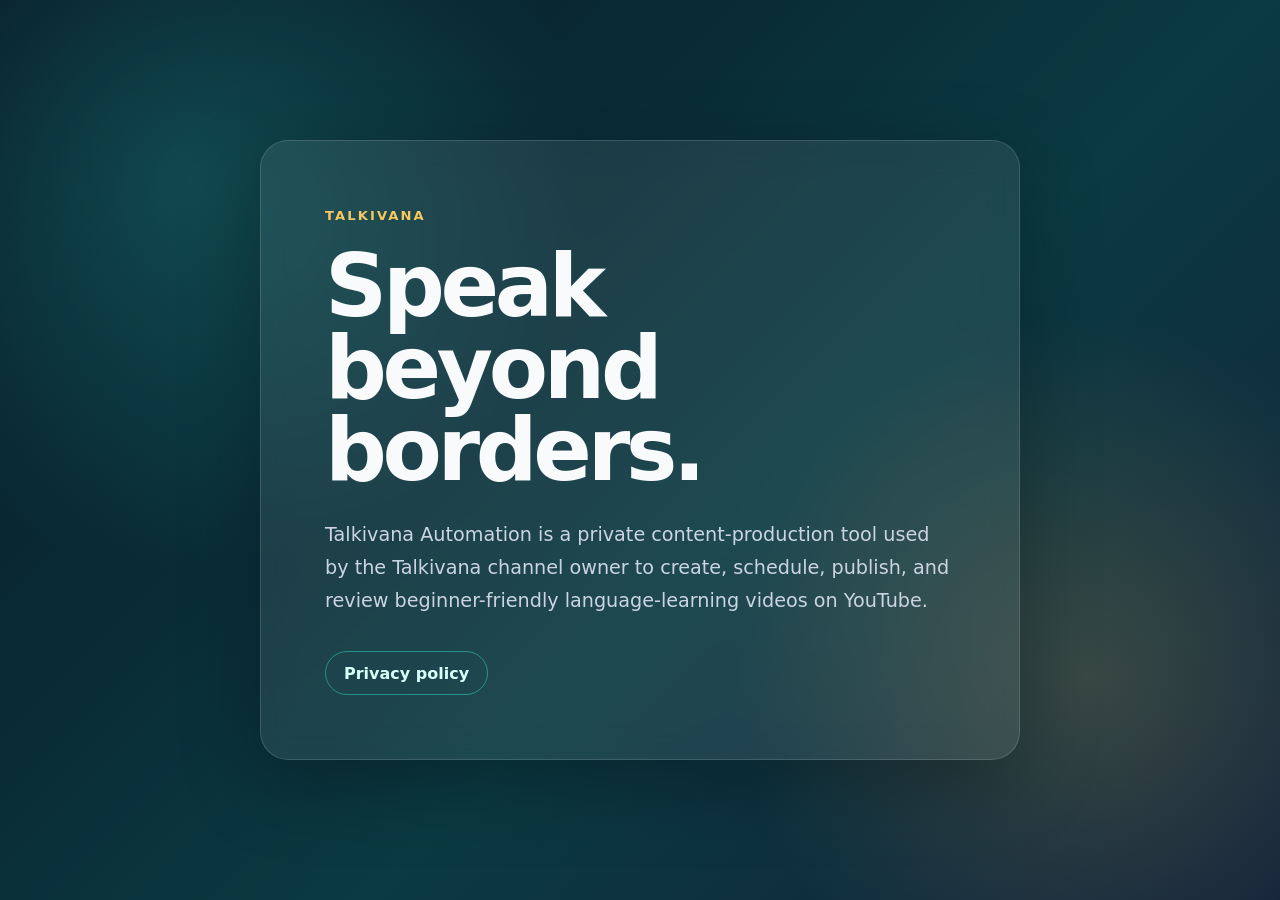
==== docs/index.html @ 5c349061 "Add OAuth homepage and privacy policy" ====
<!doctype html>
<html lang="en">
<head>
  <meta charset="utf-8">
  <meta name="viewport" content="width=device-width, initial-scale=1">
  <meta name="description" content="Talkivana Automation creates and manages beginner language-learning videos for the Talkivana YouTube channel.">
  <title>Talkivana Automation</title>
  <style>
    :root {
      color-scheme: dark;
      --ink: #f8fafc;
      --muted: #cbd5e1;
      --panel: rgba(255, 255, 255, 0.08);
      --teal: #2dd4bf;
      --gold: #f6c85f;
    }
    * { box-sizing: border-box; }
    body {
      margin: 0;
      min-height: 100vh;
      display: grid;
      place-items: center;
      padding: 32px;
      font-family: Inter, ui-sans-serif, system-ui, -apple-system, BlinkMacSystemFont, "Segoe UI", sans-serif;
      color: var(--ink);
      background:
        radial-gradient(circle at 15% 20%, rgba(45, 212, 191, 0.22), transparent 30%),
        radial-gradient(circle at 85% 75%, rgba(246, 200, 95, 0.18), transparent 28%),
        linear-gradient(135deg, #071827, #0b3a42 58%, #11213a);
    }
    main {
      width: min(760px, 100%);
      padding: clamp(32px, 6vw, 64px);
      border: 1px solid rgba(255, 255, 255, 0.14);
      border-radius: 28px;
      background: var(--panel);
      box-shadow: 0 24px 80px rgba(0, 0, 0, 0.28);
      backdrop-filter: blur(16px);
    }
    .eyebrow {
      margin: 0 0 18px;
      color: var(--gold);
      font-size: 0.82rem;
      font-weight: 800;
      letter-spacing: 0.16em;
      text-transform: uppercase;
    }
    h1 {
      margin: 0;
      font-size: clamp(2.5rem, 8vw, 5.4rem);
      line-height: 0.95;
      letter-spacing: -0.05em;
    }
    p {
      max-width: 60ch;
      margin: 28px 0 0;
      color: var(--muted);
      font-size: clamp(1rem, 2.4vw, 1.2rem);
      line-height: 1.7;
    }
    nav { margin-top: 34px; }
    a {
      display: inline-flex;
      align-items: center;
      min-height: 44px;
      padding: 11px 18px;
      border: 1px solid rgba(45, 212, 191, 0.55);
      border-radius: 999px;
      color: #d9fffa;
      font-weight: 750;
      text-decoration: none;
    }
    a:hover, a:focus-visible { background: rgba(45, 212, 191, 0.12); }
  </style>
</head>
<body>
  <main>
    <p class="eyebrow">Talkivana</p>
    <h1>Speak beyond borders.</h1>
    <p>
      Talkivana Automation is a private content-production tool used by the
      Talkivana channel owner to create, schedule, publish, and review
      beginner-friendly language-learning videos on YouTube.
    </p>
    <nav aria-label="Legal">
      <a href="privacy.html">Privacy policy</a>
    </nav>
  </main>
</body>
</html>
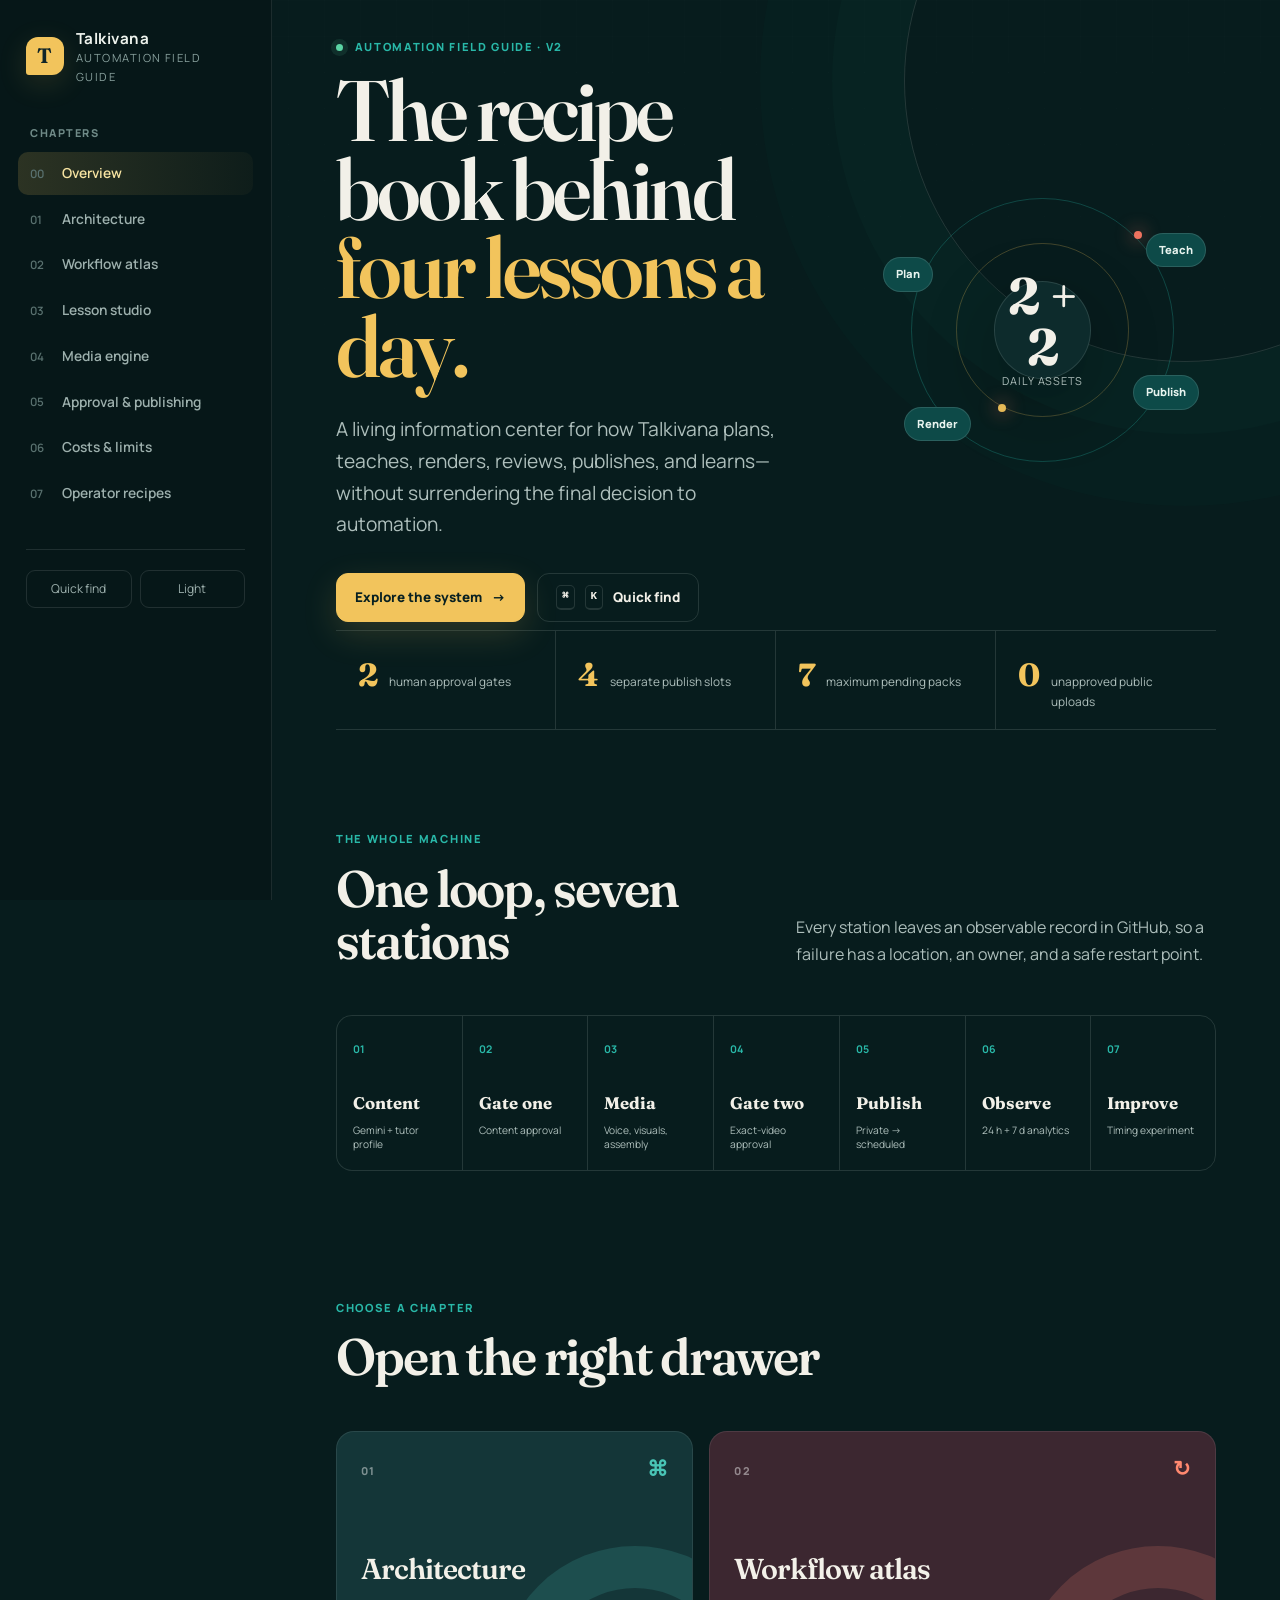
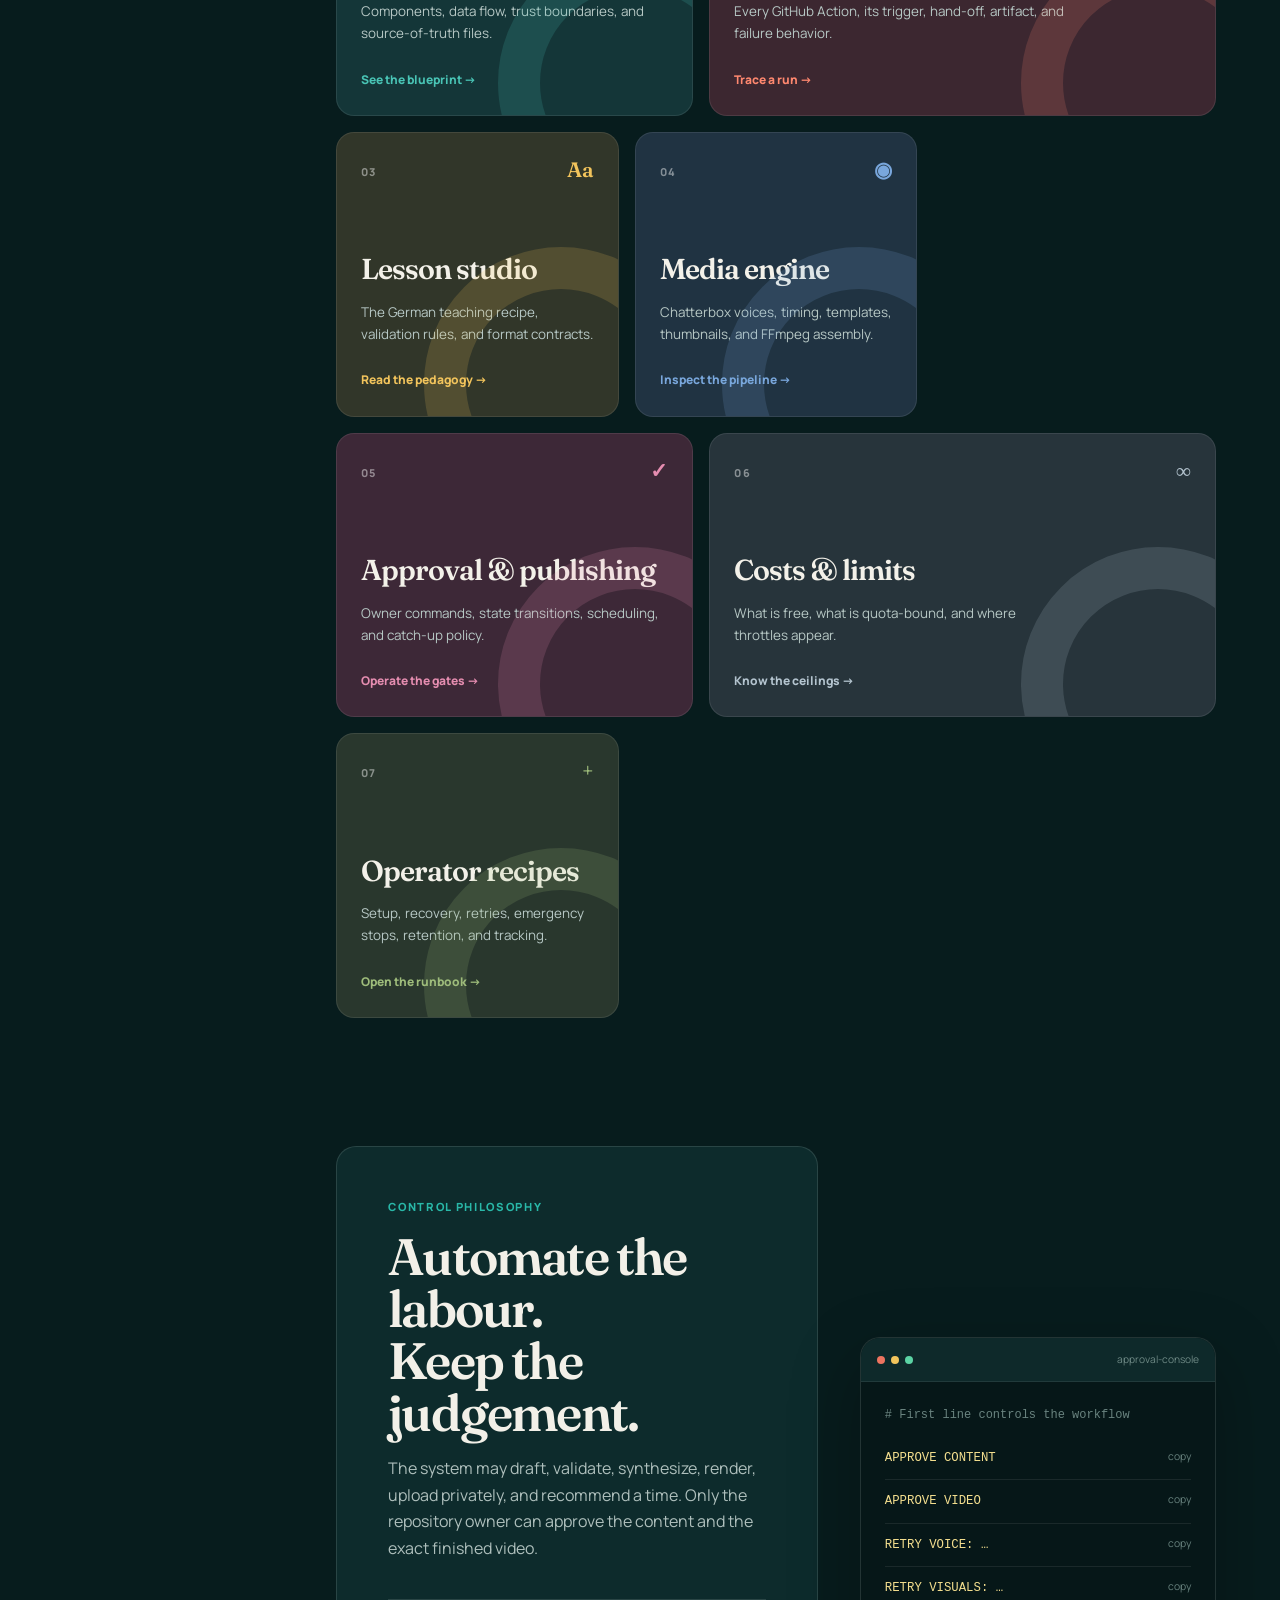
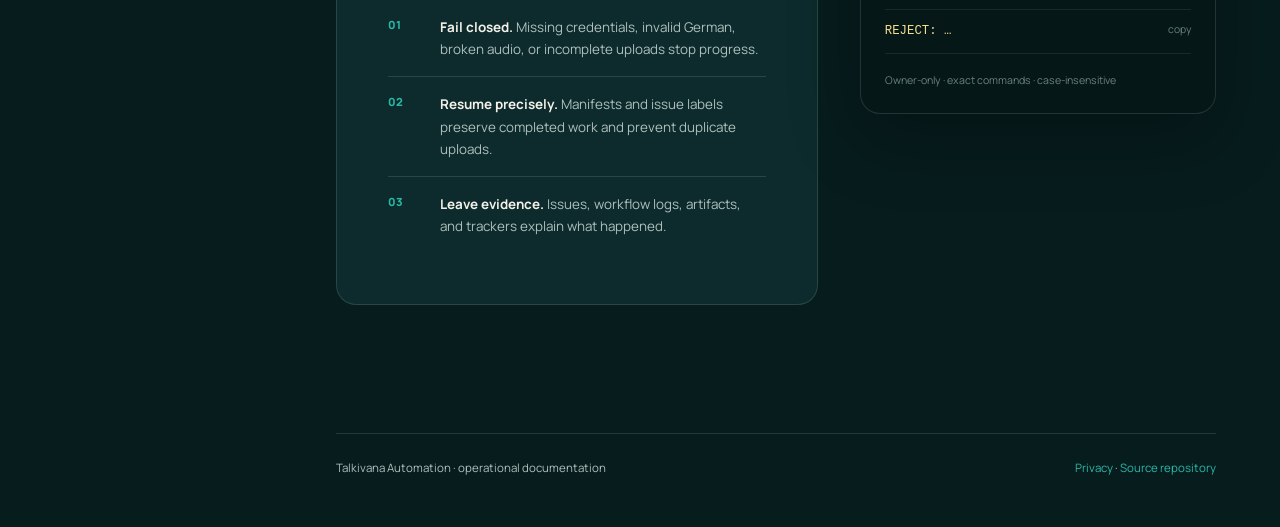
==== commit 77cb6524: "Add automation field guide and publishing slot matrix" ====
--- a/docs/index.html
+++ b/docs/index.html
@@ -1,90 +1,120 @@
 <!doctype html>
-<html lang="en">
+<html lang="en" data-theme="dark">
 <head>
   <meta charset="utf-8">
   <meta name="viewport" content="width=device-width, initial-scale=1">
-  <meta name="description" content="Talkivana Automation creates and manages beginner language-learning videos for the Talkivana YouTube channel.">
-  <title>Talkivana Automation</title>
-  <style>
-    :root {
-      color-scheme: dark;
-      --ink: #f8fafc;
-      --muted: #cbd5e1;
-      --panel: rgba(255, 255, 255, 0.08);
-      --teal: #2dd4bf;
-      --gold: #f6c85f;
-    }
-    * { box-sizing: border-box; }
-    body {
-      margin: 0;
-      min-height: 100vh;
-      display: grid;
-      place-items: center;
-      padding: 32px;
-      font-family: Inter, ui-sans-serif, system-ui, -apple-system, BlinkMacSystemFont, "Segoe UI", sans-serif;
-      color: var(--ink);
-      background:
-        radial-gradient(circle at 15% 20%, rgba(45, 212, 191, 0.22), transparent 30%),
-        radial-gradient(circle at 85% 75%, rgba(246, 200, 95, 0.18), transparent 28%),
-        linear-gradient(135deg, #071827, #0b3a42 58%, #11213a);
-    }
-    main {
-      width: min(760px, 100%);
-      padding: clamp(32px, 6vw, 64px);
-      border: 1px solid rgba(255, 255, 255, 0.14);
-      border-radius: 28px;
-      background: var(--panel);
-      box-shadow: 0 24px 80px rgba(0, 0, 0, 0.28);
-      backdrop-filter: blur(16px);
-    }
-    .eyebrow {
-      margin: 0 0 18px;
-      color: var(--gold);
-      font-size: 0.82rem;
-      font-weight: 800;
-      letter-spacing: 0.16em;
-      text-transform: uppercase;
-    }
-    h1 {
-      margin: 0;
-      font-size: clamp(2.5rem, 8vw, 5.4rem);
-      line-height: 0.95;
-      letter-spacing: -0.05em;
-    }
-    p {
-      max-width: 60ch;
-      margin: 28px 0 0;
-      color: var(--muted);
-      font-size: clamp(1rem, 2.4vw, 1.2rem);
-      line-height: 1.7;
-    }
-    nav { margin-top: 34px; }
-    a {
-      display: inline-flex;
-      align-items: center;
-      min-height: 44px;
-      padding: 11px 18px;
-      border: 1px solid rgba(45, 212, 191, 0.55);
-      border-radius: 999px;
-      color: #d9fffa;
-      font-weight: 750;
-      text-decoration: none;
-    }
-    a:hover, a:focus-visible { background: rgba(45, 212, 191, 0.12); }
-  </style>
+  <meta name="description" content="The technical handbook and operating center for the Talkivana language-video automation.">
+  <meta name="theme-color" content="#071c1d">
+  <meta property="og:type" content="website">
+  <meta property="og:title" content="Talkivana Automation · Field Guide">
+  <meta property="og:description" content="Architecture, workflows, guardrails, limits, and operator recipes for the Talkivana language-video automation.">
+  <meta property="og:url" content="https://indusvalley7.github.io/talkivana-automation/">
+  <meta property="og:image" content="https://indusvalley7.github.io/talkivana-automation/assets/og-field-guide.png">
+  <meta name="twitter:card" content="summary_large_image">
+  <title>Talkivana Automation · Field Guide</title>
+  <link rel="preconnect" href="https://fonts.googleapis.com">
+  <link rel="preconnect" href="https://fonts.gstatic.com" crossorigin>
+  <link href="https://fonts.googleapis.com/css2?family=Fraunces:opsz,wght@9..144,500;9..144,650&family=Manrope:wght@400;500;600;700;800&display=swap" rel="stylesheet">
+  <link rel="stylesheet" href="assets/styles.css">
+  <script src="assets/app.js" defer></script>
 </head>
-<body>
-  <main>
-    <p class="eyebrow">Talkivana</p>
-    <h1>Speak beyond borders.</h1>
-    <p>
-      Talkivana Automation is a private content-production tool used by the
-      Talkivana channel owner to create, schedule, publish, and review
-      beginner-friendly language-learning videos on YouTube.
-    </p>
-    <nav aria-label="Legal">
-      <a href="privacy.html">Privacy policy</a>
-    </nav>
-  </main>
+<body data-page="overview">
+  <a class="skip-link" href="#main">Skip to content</a>
+  <div class="site-shell">
+    <aside class="sidebar" aria-label="Documentation navigation"><div data-site-nav></div></aside>
+    <main id="main" class="main-canvas">
+      <header class="mobile-bar">
+        <a class="mini-brand" href="index.html"><span class="brand-mark">T</span> Talkivana</a>
+        <button class="icon-button" data-menu-toggle aria-label="Open navigation" aria-expanded="false">Menu</button>
+      </header>
+
+      <section class="hero hero-overview reveal">
+        <div class="hero-copy">
+          <p class="kicker"><span class="status-dot"></span> Automation field guide · v2</p>
+          <h1>The recipe book behind <em>four lessons a day.</em></h1>
+          <p class="lede">A living information center for how Talkivana plans, teaches, renders, reviews, publishes, and learns—without surrendering the final decision to automation.</p>
+          <div class="hero-actions">
+            <a class="button button-primary" href="architecture.html">Explore the system <span aria-hidden="true">→</span></a>
+            <button class="button button-quiet" data-command-open><kbd>⌘</kbd><kbd>K</kbd> Quick find</button>
+          </div>
+        </div>
+        <div class="hero-orbit" aria-label="System summary">
+          <div class="orbit-ring orbit-one"></div><div class="orbit-ring orbit-two"></div>
+          <div class="orbit-core"><strong>2 + 2</strong><span>daily assets</span></div>
+          <span class="orbit-chip chip-one">Plan</span><span class="orbit-chip chip-two">Teach</span>
+          <span class="orbit-chip chip-three">Render</span><span class="orbit-chip chip-four">Publish</span>
+        </div>
+      </section>
+
+      <section class="metric-ribbon reveal" aria-label="System guarantees">
+        <article><strong>2</strong><span>human approval gates</span></article>
+        <article><strong>4</strong><span>separate publish slots</span></article>
+        <article><strong>7</strong><span>maximum pending packs</span></article>
+        <article><strong>0</strong><span>unapproved public uploads</span></article>
+      </section>
+
+      <section class="section-block reveal" data-search-section>
+        <div class="section-heading">
+          <div><p class="eyebrow">The whole machine</p><h2>One loop, seven stations</h2></div>
+          <p>Every station leaves an observable record in GitHub, so a failure has a location, an owner, and a safe restart point.</p>
+        </div>
+        <div class="system-line" aria-label="Automation sequence">
+          <a class="system-node" href="content-studio.html"><span>01</span><strong>Content</strong><small>Gemini + tutor profile</small></a>
+          <a class="system-node" href="approvals.html"><span>02</span><strong>Gate one</strong><small>Content approval</small></a>
+          <a class="system-node" href="media-engine.html"><span>03</span><strong>Media</strong><small>Voice, visuals, assembly</small></a>
+          <a class="system-node" href="approvals.html"><span>04</span><strong>Gate two</strong><small>Exact-video approval</small></a>
+          <a class="system-node" href="workflows.html"><span>05</span><strong>Publish</strong><small>Private → scheduled</small></a>
+          <a class="system-node" href="operations.html"><span>06</span><strong>Observe</strong><small>24 h + 7 d analytics</small></a>
+          <a class="system-node" href="operations.html"><span>07</span><strong>Improve</strong><small>Timing experiment</small></a>
+        </div>
+      </section>
+
+      <section class="section-block reveal" data-search-section>
+        <div class="section-heading compact"><div><p class="eyebrow">Choose a chapter</p><h2>Open the right drawer</h2></div></div>
+        <div class="chapter-grid">
+          <a class="chapter-card tone-teal" href="architecture.html"><span class="chapter-number">01</span><span class="chapter-icon">⌘</span><h3>Architecture</h3><p>Components, data flow, trust boundaries, and source-of-truth files.</p><span class="card-link">See the blueprint →</span></a>
+          <a class="chapter-card tone-coral" href="workflows.html"><span class="chapter-number">02</span><span class="chapter-icon">↻</span><h3>Workflow atlas</h3><p>Every GitHub Action, its trigger, hand-off, artifact, and failure behavior.</p><span class="card-link">Trace a run →</span></a>
+          <a class="chapter-card tone-gold" href="content-studio.html"><span class="chapter-number">03</span><span class="chapter-icon">Aa</span><h3>Lesson studio</h3><p>The German teaching recipe, validation rules, and format contracts.</p><span class="card-link">Read the pedagogy →</span></a>
+          <a class="chapter-card tone-blue" href="media-engine.html"><span class="chapter-number">04</span><span class="chapter-icon">◉</span><h3>Media engine</h3><p>Chatterbox voices, timing, templates, thumbnails, and FFmpeg assembly.</p><span class="card-link">Inspect the pipeline →</span></a>
+          <a class="chapter-card tone-berry" href="approvals.html"><span class="chapter-number">05</span><span class="chapter-icon">✓</span><h3>Approval & publishing</h3><p>Owner commands, state transitions, scheduling, and catch-up policy.</p><span class="card-link">Operate the gates →</span></a>
+          <a class="chapter-card tone-slate" href="limits.html"><span class="chapter-number">06</span><span class="chapter-icon">∞</span><h3>Costs & limits</h3><p>What is free, what is quota-bound, and where throttles appear.</p><span class="card-link">Know the ceilings →</span></a>
+          <a class="chapter-card tone-moss" href="operations.html"><span class="chapter-number">07</span><span class="chapter-icon">+</span><h3>Operator recipes</h3><p>Setup, recovery, retries, emergency stops, retention, and tracking.</p><span class="card-link">Open the runbook →</span></a>
+        </div>
+      </section>
+
+      <section class="section-block two-column reveal" data-search-section>
+        <article class="feature-panel">
+          <p class="eyebrow">Control philosophy</p><h2>Automate the labour.<br>Keep the judgement.</h2>
+          <p>The system may draft, validate, synthesize, render, upload privately, and recommend a time. Only the repository owner can approve the content and the exact finished video.</p>
+          <div class="rule-stack">
+            <div><span>01</span><p><strong>Fail closed.</strong> Missing credentials, invalid German, broken audio, or incomplete uploads stop progress.</p></div>
+            <div><span>02</span><p><strong>Resume precisely.</strong> Manifests and issue labels preserve completed work and prevent duplicate uploads.</p></div>
+            <div><span>03</span><p><strong>Leave evidence.</strong> Issues, workflow logs, artifacts, and trackers explain what happened.</p></div>
+          </div>
+        </article>
+        <aside class="command-card">
+          <div class="terminal-top"><span></span><span></span><span></span><small>approval-console</small></div>
+          <div class="terminal-body">
+            <p class="comment"># First line controls the workflow</p>
+            <button class="copy-line" data-copy="APPROVE CONTENT"><code>APPROVE CONTENT</code><span>copy</span></button>
+            <button class="copy-line" data-copy="APPROVE VIDEO"><code>APPROVE VIDEO</code><span>copy</span></button>
+            <button class="copy-line" data-copy="RETRY VOICE: describe the correction"><code>RETRY VOICE: …</code><span>copy</span></button>
+            <button class="copy-line" data-copy="RETRY VISUALS: describe the correction"><code>RETRY VISUALS: …</code><span>copy</span></button>
+            <button class="copy-line" data-copy="REJECT: explain the reason"><code>REJECT: …</code><span>copy</span></button>
+            <p class="terminal-note">Owner-only · exact commands · case-insensitive</p>
+          </div>
+        </aside>
+      </section>
+
+      <footer data-site-footer></footer>
+    </main>
+  </div>
+  <div class="command-dialog" data-command-dialog hidden>
+    <div class="command-backdrop" data-command-close></div>
+    <div class="command-panel" role="dialog" aria-modal="true" aria-label="Quick navigation">
+      <div class="command-input-row"><span>⌕</span><input data-command-input type="search" placeholder="Find architecture, Chatterbox, retry…" autocomplete="off"><kbd>esc</kbd></div>
+      <div class="command-results" data-command-results></div>
+    </div>
+  </div>
 </body>
 </html>
--- a/docs/assets/styles.css
+++ b/docs/assets/styles.css
@@ -0,0 +1,31 @@
+:root {
+  --ink:#102528;--ink-soft:#496164;--paper:#f4f0e7;--paper-deep:#e9e2d4;--panel:#fffdf7;
+  --line:rgba(16,37,40,.14);--teal:#0d786f;--teal-bright:#29b8a8;--night:#071c1d;
+  --gold:#f2c45c;--coral:#ed735f;--blue:#4d78ae;--berry:#944766;--moss:#557557;
+  --shadow:0 24px 60px rgba(13,35,36,.12);--serif:"Fraunces","Iowan Old Style",Georgia,serif;
+  --sans:"Manrope","Avenir Next",sans-serif;
+}
+html[data-theme="dark"]{color-scheme:dark;--ink:#f2f0e8;--ink-soft:#aebfbc;--paper:#071c1d;--paper-deep:#0a2526;--panel:#0d2b2c;--line:rgba(232,241,235,.13);--shadow:0 24px 70px rgba(0,0,0,.28)}
+*{box-sizing:border-box}html{scroll-behavior:smooth}body{margin:0;min-width:320px;color:var(--ink);background:var(--paper);font-family:var(--sans);font-size:16px;line-height:1.65;text-rendering:optimizeLegibility}
+body::before{content:"";position:fixed;inset:0;z-index:-1;opacity:.45;background-image:linear-gradient(rgba(255,255,255,.018) 1px,transparent 1px),linear-gradient(90deg,rgba(255,255,255,.018) 1px,transparent 1px);background-size:36px 36px;mask-image:linear-gradient(to bottom,#000,transparent 70%)}
+a{color:inherit}button,input{font:inherit}button{color:inherit}.skip-link{position:fixed;top:-60px;left:16px;z-index:100;padding:10px 16px;color:#071c1d;background:var(--gold);border-radius:8px}.skip-link:focus{top:16px}.site-shell{min-height:100vh}
+.sidebar{position:fixed;inset:0 auto 0 0;z-index:20;width:272px;padding:26px 18px;color:#eef3ed;background:#061718;border-right:1px solid rgba(255,255,255,.09);overflow-y:auto}
+.site-brand{display:flex;align-items:center;gap:12px;margin:0 8px 38px;text-decoration:none}.brand-mark{display:inline-grid;place-items:center;width:38px;height:38px;color:#102528;background:var(--gold);border-radius:12px 12px 12px 3px;font-family:var(--serif);font-weight:650;font-size:1.3rem;box-shadow:0 8px 30px rgba(242,196,92,.14)}
+.site-brand strong{display:block;font-size:.95rem;letter-spacing:.03em}.site-brand small{display:block;margin-top:-2px;color:#88a09d;font-size:.7rem;text-transform:uppercase;letter-spacing:.13em}.nav-label{margin:0 12px 10px;color:#6f8a87;font-size:.68rem;font-weight:800;letter-spacing:.14em;text-transform:uppercase}.site-nav{display:grid;gap:3px}.site-nav a{display:flex;align-items:center;gap:10px;padding:10px 12px;color:#9db0ad;text-decoration:none;border-radius:10px;font-size:.86rem;font-weight:600;transition:.2s ease}.site-nav a span{width:22px;color:#59716f;font-size:.72rem}.site-nav a:hover{color:#fff;background:rgba(255,255,255,.055);transform:translateX(2px)}.site-nav a[aria-current="page"]{color:#f7e4a2;background:linear-gradient(90deg,rgba(242,196,92,.16),rgba(242,196,92,.035))}
+.sidebar-tools{display:flex;gap:8px;margin:34px 8px 0;padding-top:20px;border-top:1px solid rgba(255,255,255,.1)}.sidebar-tools button{flex:1;padding:8px;color:#9db0ad;background:transparent;border:1px solid rgba(255,255,255,.11);border-radius:9px;cursor:pointer;font-size:.76rem}.main-canvas{margin-left:272px;padding:30px clamp(24px,5vw,76px) 42px;overflow:hidden}.mobile-bar{display:none}
+.hero{position:relative;width:min(1260px,100%);margin:0 auto;min-height:600px;display:grid;grid-template-columns:minmax(0,1.15fr) minmax(340px,.85fr);align-items:center;gap:64px}.hero::before{content:"";position:absolute;width:560px;height:560px;right:-250px;top:-230px;border:1px solid var(--line);border-radius:50%;box-shadow:0 0 0 72px rgba(41,184,168,.025),0 0 0 144px rgba(41,184,168,.02)}
+.kicker,.eyebrow{margin:0 0 14px;color:var(--teal-bright);font-size:.7rem;font-weight:800;letter-spacing:.15em;text-transform:uppercase}.status-dot{display:inline-block;width:7px;height:7px;margin-right:8px;background:#5bd3a4;border-radius:50%;box-shadow:0 0 0 5px rgba(91,211,164,.11)}h1,h2,h3{font-family:var(--serif);font-weight:600;letter-spacing:-.035em}h1{max-width:880px;margin:0;font-size:clamp(3.3rem,6.7vw,7.7rem);line-height:.92}h1 em{color:var(--gold);font-style:normal}h2{margin:0;font-size:clamp(2rem,4vw,4.3rem);line-height:1.02}h3{font-size:1.45rem}.lede{max-width:680px;margin:28px 0 0;color:var(--ink-soft);font-size:clamp(1rem,1.5vw,1.22rem)}
+.hero-actions{display:flex;flex-wrap:wrap;gap:12px;margin-top:32px}.button{display:inline-flex;align-items:center;justify-content:center;gap:10px;min-height:48px;padding:11px 18px;border:1px solid var(--line);border-radius:12px;font-size:.84rem;font-weight:800;text-decoration:none;cursor:pointer}.button-primary{color:#082021;background:var(--gold);border-color:var(--gold);box-shadow:0 12px 35px rgba(242,196,92,.16)}.button-primary:hover{transform:translateY(-2px);box-shadow:0 16px 38px rgba(242,196,92,.24)}.button-quiet{background:transparent}kbd{padding:2px 5px;border:1px solid var(--line);border-bottom-width:2px;border-radius:5px;font-size:.68rem}
+.hero-orbit{position:relative;aspect-ratio:1;max-width:460px;width:100%;justify-self:end}.orbit-ring{position:absolute;inset:12%;border:1px solid rgba(41,184,168,.28);border-radius:50%}.orbit-ring::before{content:"";position:absolute;width:8px;height:8px;top:12%;right:12%;background:var(--coral);border-radius:50%;box-shadow:0 0 18px var(--coral)}.orbit-two{inset:25%;border-color:rgba(242,196,92,.25)}.orbit-two::before{top:auto;right:auto;bottom:2%;left:24%;background:var(--gold)}.orbit-core{position:absolute;inset:36%;display:grid;place-content:center;text-align:center;background:var(--panel);border:1px solid var(--line);border-radius:50%;box-shadow:var(--shadow)}.orbit-core strong{font-family:var(--serif);font-size:clamp(2rem,4vw,3.5rem);line-height:1}.orbit-core span{color:var(--ink-soft);font-size:.68rem;text-transform:uppercase;letter-spacing:.08em}.orbit-chip{position:absolute;padding:7px 12px;color:#e8f4ef;background:#0d4a48;border:1px solid rgba(255,255,255,.12);border-radius:999px;font-size:.7rem;font-weight:800}.chip-one{left:4%;top:29%}.chip-two{right:3%;top:22%}.chip-three{left:10%;bottom:18%}.chip-four{right:5%;bottom:27%}
+.metric-ribbon{width:min(1260px,100%);margin:0 auto 100px;display:grid;grid-template-columns:repeat(4,1fr);border-top:1px solid var(--line);border-bottom:1px solid var(--line)}.metric-ribbon article{display:flex;align-items:baseline;gap:11px;padding:18px 22px;border-right:1px solid var(--line)}.metric-ribbon article:last-child{border-right:0}.metric-ribbon strong{color:var(--gold);font-family:var(--serif);font-size:2rem}.metric-ribbon span{color:var(--ink-soft);font-size:.74rem}.section-block{width:min(1260px,100%);margin:0 auto 128px}.section-heading{display:grid;grid-template-columns:1fr minmax(280px,420px);align-items:end;gap:36px;margin-bottom:48px}.section-heading>p{margin:0;color:var(--ink-soft)}.section-heading.compact{grid-template-columns:1fr}
+.system-line{display:grid;grid-template-columns:repeat(7,1fr)}.system-node{position:relative;min-height:150px;padding:18px 16px;border:1px solid var(--line);border-right:0;text-decoration:none;transition:.2s ease}.system-node:first-child{border-radius:16px 0 0 16px}.system-node:last-child{border-right:1px solid var(--line);border-radius:0 16px 16px 0}.system-node:hover{z-index:2;color:#071c1d;background:var(--gold);transform:translateY(-7px);box-shadow:var(--shadow)}.system-node span{color:var(--teal-bright);font:700 .66rem var(--sans)}.system-node:hover span,.system-node:hover small{color:#173738}.system-node strong{display:block;margin-top:30px;font-family:var(--serif);font-size:1.05rem}.system-node small{display:block;margin-top:6px;color:var(--ink-soft);font-size:.64rem;line-height:1.35}
+.chapter-grid{display:grid;grid-template-columns:repeat(12,1fr);gap:16px}.chapter-card{position:relative;grid-column:span 4;min-height:270px;padding:24px;overflow:hidden;color:#f3f1e9;background:#143638;border:1px solid rgba(255,255,255,.09);border-radius:18px;text-decoration:none;transition:.24s ease}.chapter-card:nth-child(1),.chapter-card:nth-child(5){grid-column:span 5}.chapter-card:nth-child(2),.chapter-card:nth-child(6){grid-column:span 7}.chapter-card::after{content:"";position:absolute;width:190px;height:190px;right:-80px;bottom:-105px;border:42px solid var(--card-accent,#29b8a8);border-radius:50%;opacity:.17}.chapter-card:hover{transform:translateY(-6px);box-shadow:var(--shadow);border-color:var(--card-accent)}.chapter-number{color:rgba(255,255,255,.45);font-size:.68rem;font-weight:800;letter-spacing:.12em}.chapter-icon{float:right;color:var(--card-accent);font:600 1.3rem var(--serif)}.chapter-card h3{margin:62px 0 8px;font-size:1.8rem}.chapter-card p{max-width:42ch;margin:0 0 20px;color:#b7c8c5;font-size:.84rem}.card-link{color:var(--card-accent);font-size:.75rem;font-weight:800}.tone-teal{--card-accent:#49c4b5}.tone-coral{--card-accent:#ff886f;background:#3c2730}.tone-gold{--card-accent:#f2c45c;background:#313629}.tone-blue{--card-accent:#79a7dc;background:#203342}.tone-berry{--card-accent:#e58db0;background:#3d2837}.tone-slate{--card-accent:#b4c4cf;background:#27343b}.tone-moss{--card-accent:#9ebc7b;background:#29372d}
+.two-column{display:grid;grid-template-columns:1.15fr .85fr;gap:42px;align-items:stretch}.feature-panel,.command-card{border:1px solid var(--line);border-radius:20px}.feature-panel{padding:clamp(28px,4vw,54px);background:var(--panel)}.feature-panel>p:not(.eyebrow){color:var(--ink-soft)}.rule-stack{margin-top:38px}.rule-stack>div{display:grid;grid-template-columns:38px 1fr;gap:14px;padding:16px 0;border-top:1px solid var(--line)}.rule-stack span{color:var(--teal-bright);font-size:.7rem;font-weight:800}.rule-stack p{margin:0;color:var(--ink-soft);font-size:.84rem}.rule-stack strong{color:var(--ink)}
+.command-card{align-self:center;overflow:hidden;color:#dceae6;background:#061718;box-shadow:var(--shadow)}.terminal-top{display:flex;gap:6px;align-items:center;padding:13px 16px;background:#0e292a;border-bottom:1px solid rgba(255,255,255,.08)}.terminal-top span{width:8px;height:8px;border-radius:50%;background:#536b68}.terminal-top span:first-child{background:var(--coral)}.terminal-top span:nth-child(2){background:var(--gold)}.terminal-top span:nth-child(3){background:#5bd3a4}.terminal-top small{margin-left:auto;color:#6e8985;font-size:.64rem}.terminal-body{padding:24px}.comment{margin:0 0 13px;color:#69837f;font:.75rem/1.5 ui-monospace,monospace}.copy-line{width:100%;display:flex;justify-content:space-between;padding:11px 0;color:#dceae6;background:transparent;border:0;border-bottom:1px solid rgba(255,255,255,.08);cursor:pointer;text-align:left}.copy-line code{color:#f4df8f;font-size:.77rem}.copy-line span{color:#67817d;font-size:.65rem}.copy-line:hover span{color:var(--teal-bright)}.terminal-note{margin:18px 0 0;color:#69837f;font-size:.66rem}
+.page-footer{width:min(1260px,100%);margin:100px auto 0;padding:24px 0 8px;display:flex;justify-content:space-between;gap:22px;color:var(--ink-soft);border-top:1px solid var(--line);font-size:.72rem}.page-footer a{color:var(--teal-bright);text-decoration:none}.command-dialog[hidden]{display:none}.command-dialog{position:fixed;inset:0;z-index:80;display:grid;place-items:start center;padding-top:min(18vh,170px)}.command-backdrop{position:absolute;inset:0;background:rgba(0,12,13,.72);backdrop-filter:blur(8px)}.command-panel{position:relative;width:min(640px,calc(100% - 32px));overflow:hidden;color:#eaf1ed;background:#0b2526;border:1px solid rgba(255,255,255,.14);border-radius:16px;box-shadow:0 34px 90px rgba(0,0,0,.48)}.command-input-row{display:grid;grid-template-columns:auto 1fr auto;gap:12px;align-items:center;padding:16px;border-bottom:1px solid rgba(255,255,255,.1)}.command-input-row input{width:100%;color:#fff;background:transparent;border:0;outline:0}.command-input-row kbd{color:#78908d}.command-results{max-height:390px;padding:8px;overflow-y:auto}.command-result{display:grid;grid-template-columns:34px 1fr;padding:11px;border-radius:9px;text-decoration:none}.command-result:hover,.command-result:focus{background:rgba(255,255,255,.07)}.command-result>span:first-child{color:var(--gold)}.command-result strong{display:block;font-size:.84rem}.command-result small{color:#829995;font-size:.67rem}.reveal{opacity:0;transform:translateY(20px);transition:opacity .6s ease,transform .6s ease}.reveal.is-visible{opacity:1;transform:none}
+/* Shared inner-page components */
+.page-hero{width:min(1120px,100%);margin:0 auto;padding:110px 0 72px;border-bottom:1px solid var(--line)}.page-hero .chapter-tag{display:inline-flex;gap:10px;align-items:center;margin-bottom:18px;color:var(--teal-bright);font-size:.72rem;font-weight:800;letter-spacing:.12em;text-transform:uppercase}.page-hero h1{max-width:900px;font-size:clamp(3.2rem,7vw,7.2rem)}.page-hero .lede{max-width:760px}.content-wrap{width:min(1120px,100%);margin:0 auto}.content-section{padding:92px 0;border-bottom:1px solid var(--line)}.content-section:last-child{border-bottom:0}.content-intro{display:grid;grid-template-columns:minmax(0,.7fr) minmax(320px,1fr);gap:64px;margin-bottom:42px}.content-intro p{margin:0;color:var(--ink-soft)}.card-grid{display:grid;grid-template-columns:repeat(3,1fr);gap:16px}.info-card{padding:24px;background:var(--panel);border:1px solid var(--line);border-radius:16px}.info-card .number{color:var(--teal-bright);font-size:.68rem;font-weight:800;letter-spacing:.12em}.info-card h3{margin:30px 0 8px}.info-card p,.info-card li{color:var(--ink-soft);font-size:.82rem}.info-card ul{padding-left:18px}.flow-map{display:grid;grid-template-columns:repeat(5,1fr);gap:10px}.flow-step{position:relative;padding:20px 16px;min-height:140px;background:var(--panel);border:1px solid var(--line);border-radius:14px}.flow-step:not(:last-child)::after{content:"→";position:absolute;right:-10px;top:50%;z-index:2;color:var(--gold);transform:translate(50%,-50%)}.flow-step small{color:var(--teal-bright);font-size:.65rem;font-weight:800}.flow-step strong{display:block;margin:24px 0 6px;font-family:var(--serif)}.flow-step span{color:var(--ink-soft);font-size:.72rem}.data-table{width:100%;border-collapse:collapse;font-size:.8rem}.data-table th,.data-table td{padding:14px 12px;text-align:left;border-bottom:1px solid var(--line);vertical-align:top}.data-table th{color:var(--teal-bright);font-size:.65rem;letter-spacing:.08em;text-transform:uppercase}.data-table td{color:var(--ink-soft)}.data-table td:first-child{color:var(--ink);font-weight:700}.callout{padding:22px 24px;background:rgba(242,196,92,.08);border:1px solid rgba(242,196,92,.28);border-left:4px solid var(--gold);border-radius:12px}.callout strong{display:block;margin-bottom:4px}.callout p{margin:0;color:var(--ink-soft);font-size:.84rem}.pill{display:inline-flex;padding:4px 8px;border:1px solid var(--line);border-radius:999px;font-size:.65rem;font-weight:700}.pill.good{color:#6bd6ac;border-color:rgba(107,214,172,.35)}.pill.warn{color:var(--gold);border-color:rgba(242,196,92,.35)}.pill.stop{color:#ff8f7b;border-color:rgba(255,143,123,.35)}.recipe-list{display:grid;gap:12px}.recipe{background:var(--panel);border:1px solid var(--line);border-radius:14px;overflow:hidden}.recipe summary{display:flex;justify-content:space-between;gap:20px;padding:20px 22px;cursor:pointer;font-weight:800}.recipe summary::marker{display:none}.recipe summary span{color:var(--teal-bright)}.recipe-body{padding:0 22px 22px;color:var(--ink-soft);font-size:.84rem}.recipe-body ol,.recipe-body ul{padding-left:20px}.code-strip{padding:12px 16px;color:#f3dfa0;background:#061718;border:1px solid rgba(255,255,255,.08);border-radius:9px;font: .76rem/1.6 ui-monospace,monospace;overflow-x:auto}.split-panel{display:grid;grid-template-columns:1fr 1fr;gap:16px}.status-list{display:grid;gap:8px}.status-row{display:grid;grid-template-columns:130px 1fr;gap:16px;padding:13px 0;border-bottom:1px solid var(--line)}.status-row strong{font-size:.76rem}.status-row span{color:var(--ink-soft);font-size:.78rem}.timeline{position:relative;margin-left:11px;padding-left:34px;border-left:1px solid var(--line)}.timeline-item{position:relative;padding:0 0 30px}.timeline-item::before{content:"";position:absolute;left:-40px;top:7px;width:10px;height:10px;background:var(--paper);border:2px solid var(--teal-bright);border-radius:50%}.timeline-item h3{margin:0 0 5px}.timeline-item p{margin:0;color:var(--ink-soft);font-size:.82rem}
+@media(prefers-reduced-motion:reduce){*,*::before,*::after{scroll-behavior:auto!important;transition:none!important;animation:none!important}.reveal{opacity:1;transform:none}}
+@media(max-width:1100px){.sidebar{width:230px}.main-canvas{margin-left:230px;padding-inline:30px}.hero{grid-template-columns:1fr;padding-top:80px}.hero-orbit{display:none}.system-line{grid-template-columns:repeat(4,1fr);gap:10px}.system-node,.system-node:first-child,.system-node:last-child{border:1px solid var(--line);border-radius:12px}.chapter-card,.chapter-card:nth-child(n){grid-column:span 6}.two-column{grid-template-columns:1fr}.flow-map{grid-template-columns:repeat(3,1fr)}}
+@media(max-width:760px){.sidebar{transform:translateX(-100%);width:min(300px,88vw);transition:transform .25s ease;box-shadow:30px 0 80px rgba(0,0,0,.4)}.sidebar.is-open{transform:none}.main-canvas{margin-left:0;padding:0 18px 32px}.mobile-bar{position:sticky;top:0;z-index:15;display:flex;justify-content:space-between;align-items:center;margin-inline:-18px;padding:12px 18px;background:rgba(7,28,29,.9);border-bottom:1px solid rgba(255,255,255,.09);backdrop-filter:blur(12px)}.mini-brand{display:flex;align-items:center;gap:9px;color:#fff;font-weight:800;text-decoration:none}.mini-brand .brand-mark{width:28px;height:28px;border-radius:8px 8px 8px 2px;font-size:.92rem}.icon-button{padding:7px 10px;color:#dbe9e5;background:transparent;border:1px solid rgba(255,255,255,.15);border-radius:8px}.hero{min-height:auto;padding:100px 0 80px}.hero::before{display:none}.metric-ribbon{grid-template-columns:1fr 1fr;margin-bottom:80px}.metric-ribbon article:nth-child(2){border-right:0}.metric-ribbon article:nth-child(-n+2){border-bottom:1px solid var(--line)}.section-block{margin-bottom:88px}.section-heading,.content-intro{grid-template-columns:1fr;gap:18px;margin-bottom:30px}.system-line{grid-template-columns:1fr 1fr}.chapter-card,.chapter-card:nth-child(n){grid-column:1/-1;min-height:235px}.page-footer{flex-direction:column}.page-hero{padding:76px 0 55px}.content-section{padding:65px 0}.card-grid,.flow-map,.split-panel{grid-template-columns:1fr}.flow-step:not(:last-child)::after{content:"↓";right:50%;top:auto;bottom:-10px;transform:translate(50%,50%)}.data-table{display:block;overflow-x:auto}.status-row{grid-template-columns:1fr;gap:3px}}
+@media(max-width:460px){h1{font-size:3.25rem}.metric-ribbon{grid-template-columns:1fr}.metric-ribbon article{border-right:0;border-bottom:1px solid var(--line)}.system-line{grid-template-columns:1fr}.hero-actions{align-items:stretch;flex-direction:column}}
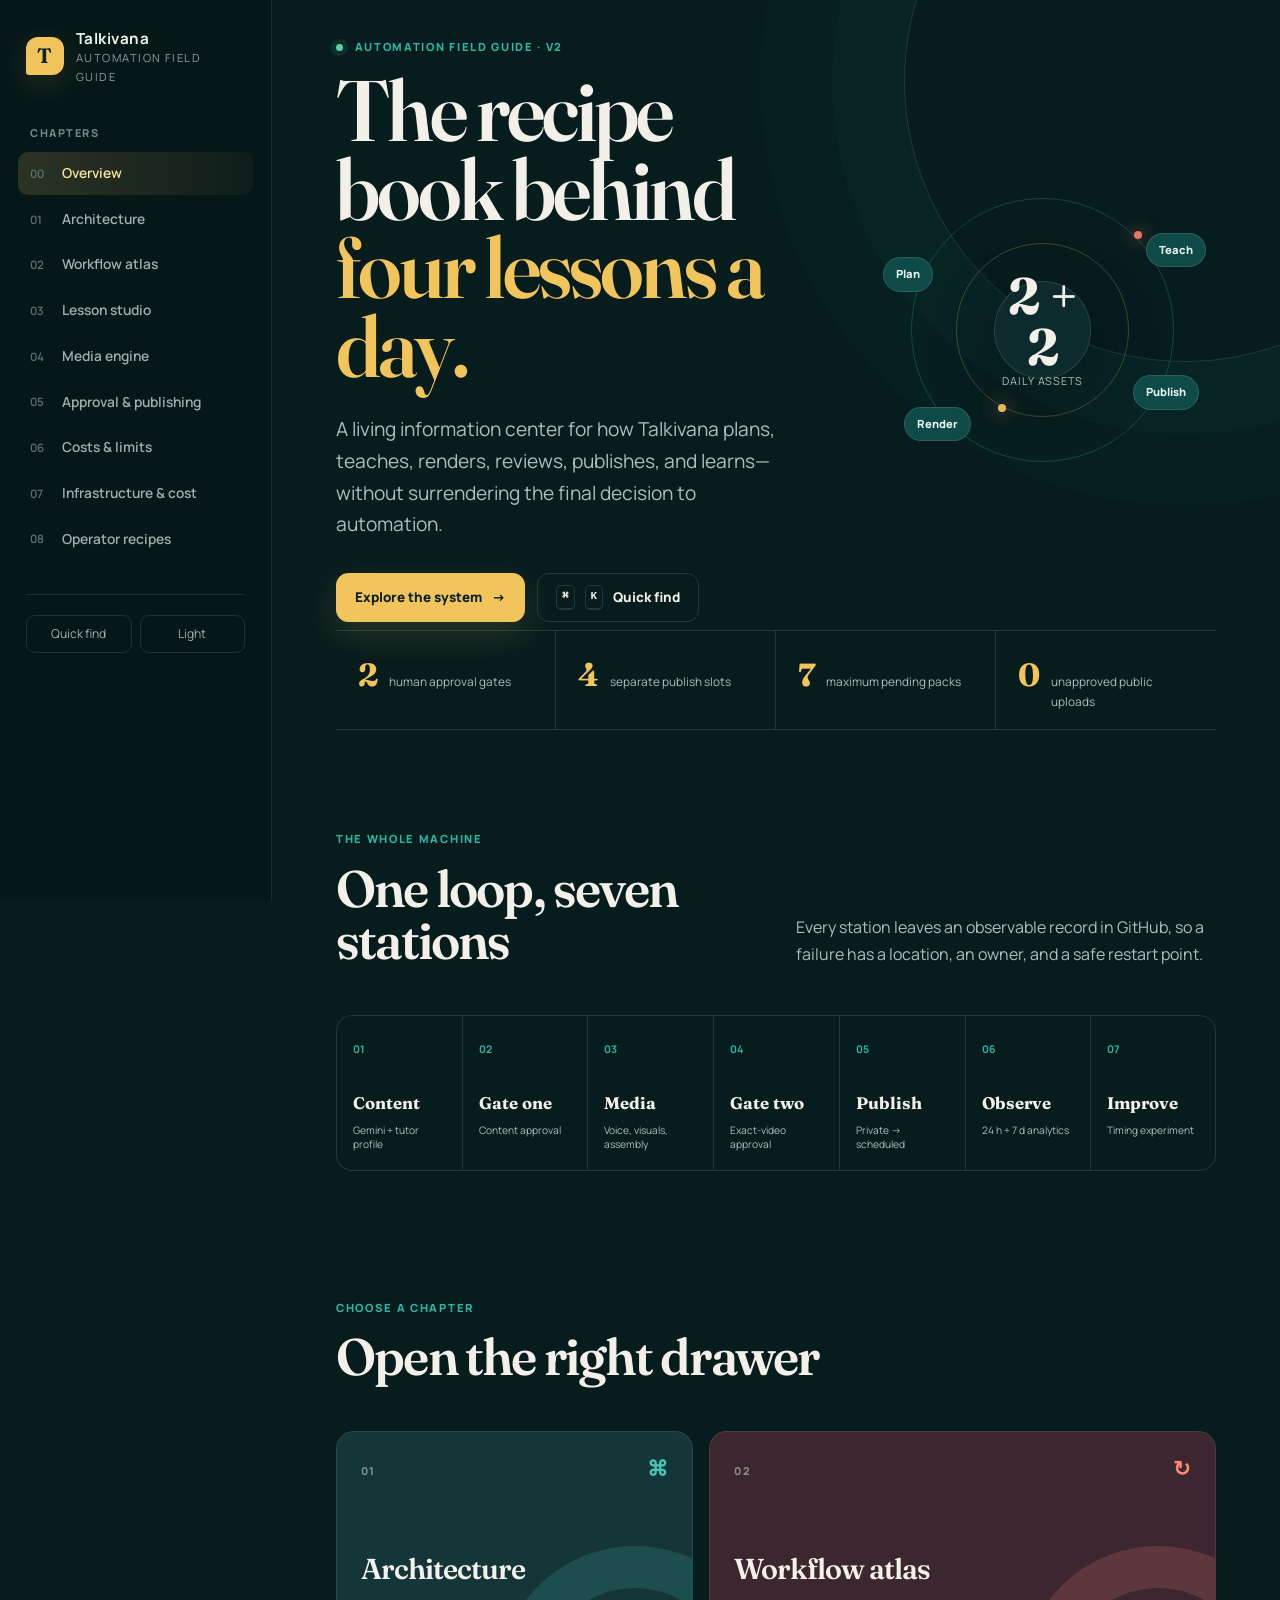
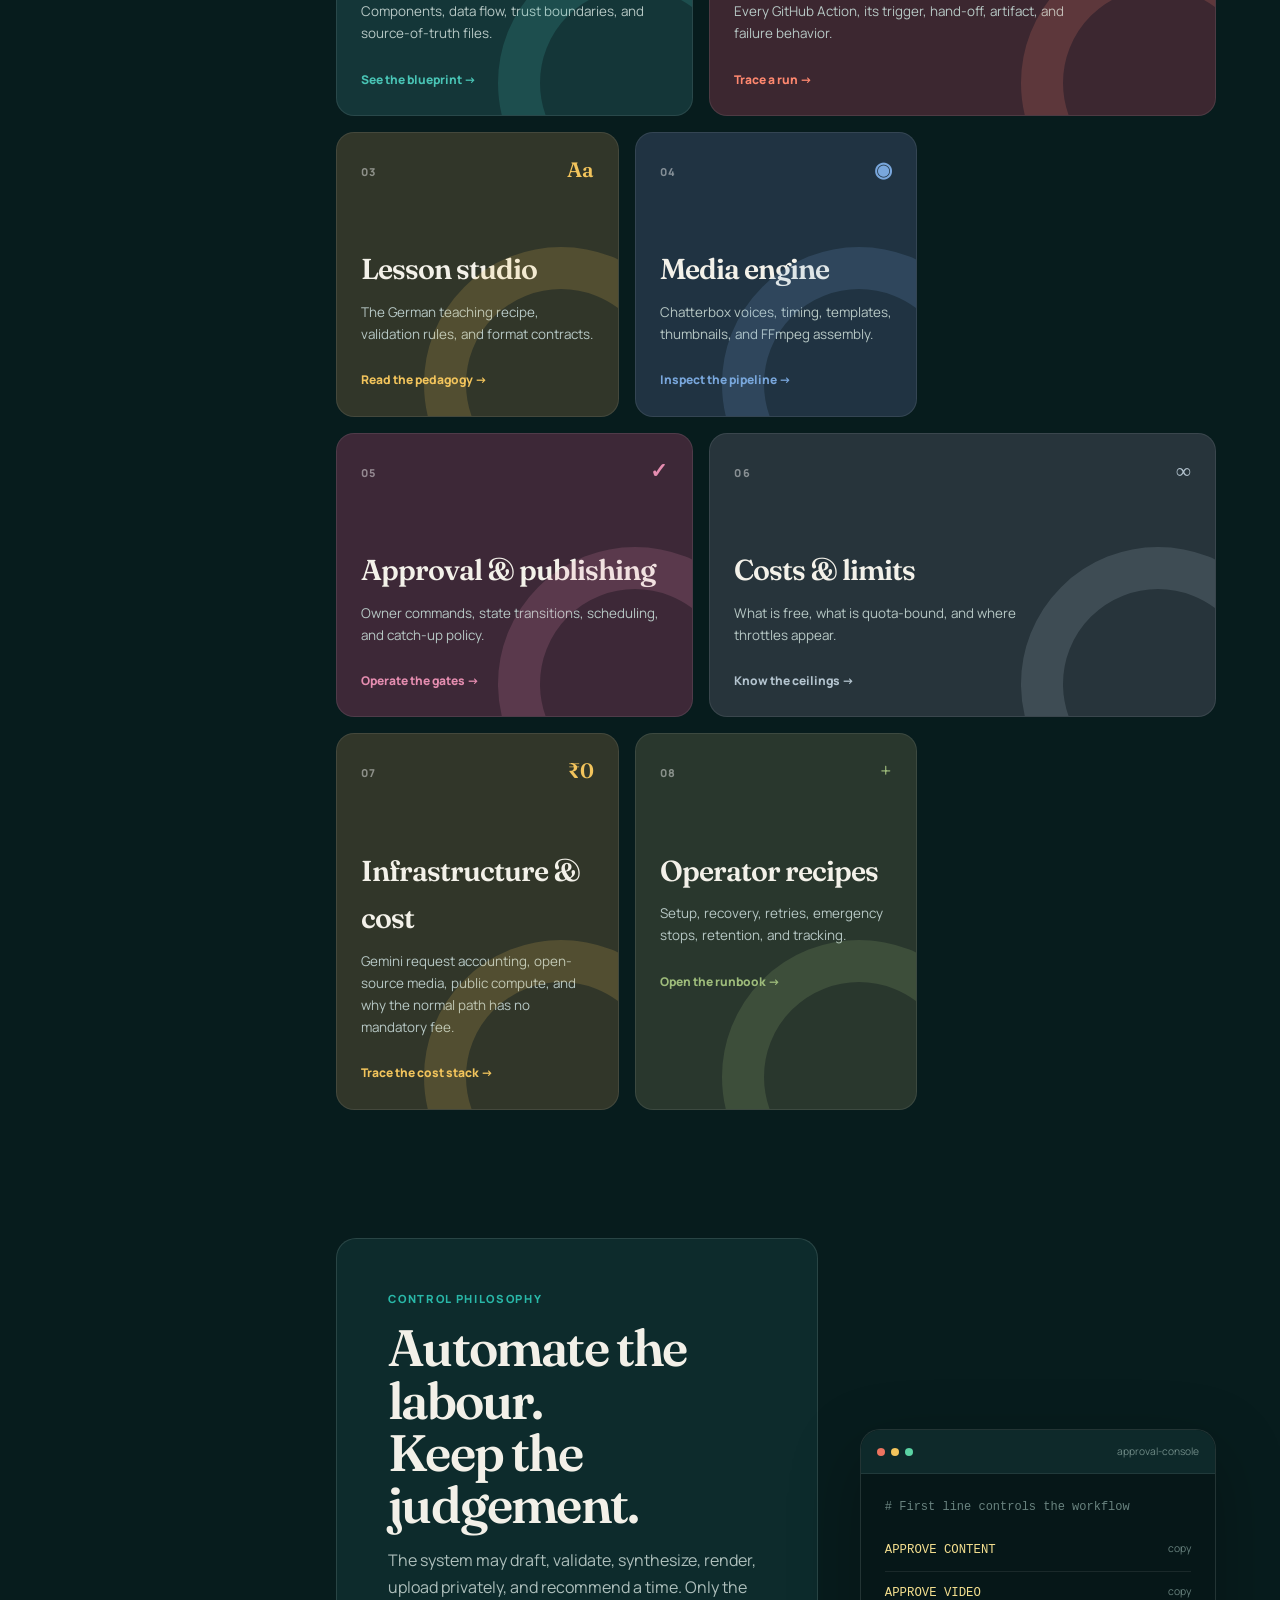
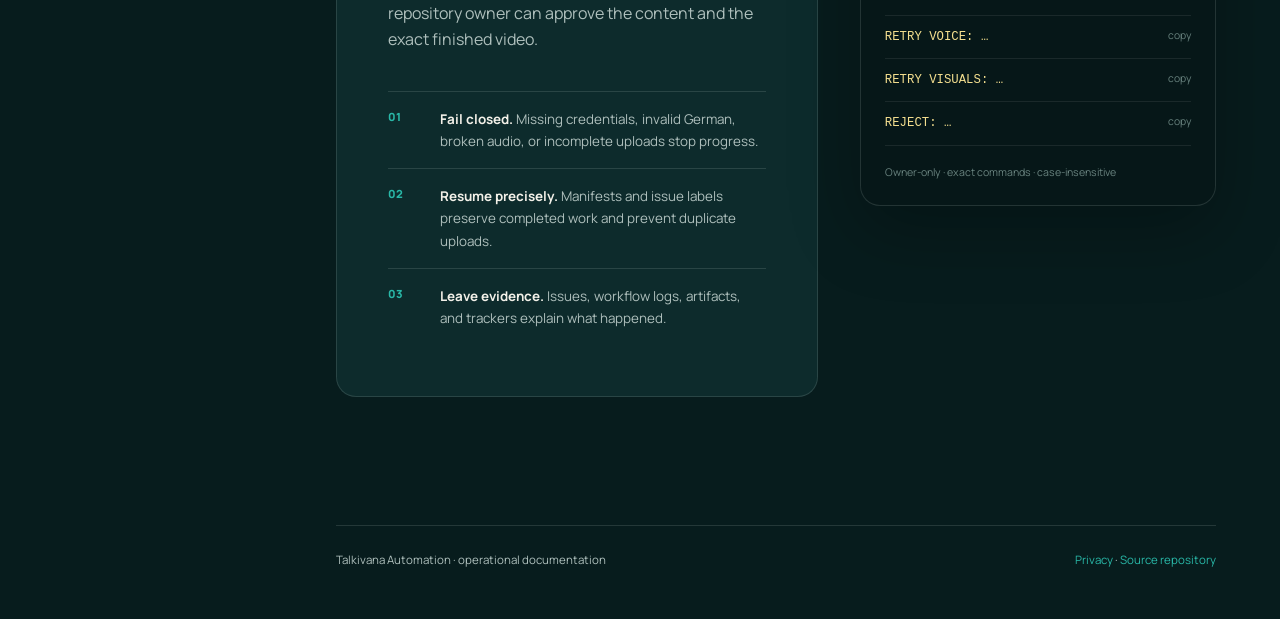
==== commit 6543d151: "Document Talkivana infrastructure and free-tier usage" ====
--- a/docs/index.html
+++ b/docs/index.html
@@ -78,7 +78,8 @@
           <a class="chapter-card tone-blue" href="media-engine.html"><span class="chapter-number">04</span><span class="chapter-icon">◉</span><h3>Media engine</h3><p>Chatterbox voices, timing, templates, thumbnails, and FFmpeg assembly.</p><span class="card-link">Inspect the pipeline →</span></a>
           <a class="chapter-card tone-berry" href="approvals.html"><span class="chapter-number">05</span><span class="chapter-icon">✓</span><h3>Approval & publishing</h3><p>Owner commands, state transitions, scheduling, and catch-up policy.</p><span class="card-link">Operate the gates →</span></a>
           <a class="chapter-card tone-slate" href="limits.html"><span class="chapter-number">06</span><span class="chapter-icon">∞</span><h3>Costs & limits</h3><p>What is free, what is quota-bound, and where throttles appear.</p><span class="card-link">Know the ceilings →</span></a>
-          <a class="chapter-card tone-moss" href="operations.html"><span class="chapter-number">07</span><span class="chapter-icon">+</span><h3>Operator recipes</h3><p>Setup, recovery, retries, emergency stops, retention, and tracking.</p><span class="card-link">Open the runbook →</span></a>
+          <a class="chapter-card tone-gold" href="infrastructure.html"><span class="chapter-number">07</span><span class="chapter-icon">₹0</span><h3>Infrastructure & cost</h3><p>Gemini request accounting, open-source media, public compute, and why the normal path has no mandatory fee.</p><span class="card-link">Trace the cost stack →</span></a>
+          <a class="chapter-card tone-moss" href="operations.html"><span class="chapter-number">08</span><span class="chapter-icon">+</span><h3>Operator recipes</h3><p>Setup, recovery, retries, emergency stops, retention, and tracking.</p><span class="card-link">Open the runbook →</span></a>
         </div>
       </section>
 
--- a/docs/assets/styles.css
+++ b/docs/assets/styles.css
@@ -25,7 +25,8 @@
 .page-footer{width:min(1260px,100%);margin:100px auto 0;padding:24px 0 8px;display:flex;justify-content:space-between;gap:22px;color:var(--ink-soft);border-top:1px solid var(--line);font-size:.72rem}.page-footer a{color:var(--teal-bright);text-decoration:none}.command-dialog[hidden]{display:none}.command-dialog{position:fixed;inset:0;z-index:80;display:grid;place-items:start center;padding-top:min(18vh,170px)}.command-backdrop{position:absolute;inset:0;background:rgba(0,12,13,.72);backdrop-filter:blur(8px)}.command-panel{position:relative;width:min(640px,calc(100% - 32px));overflow:hidden;color:#eaf1ed;background:#0b2526;border:1px solid rgba(255,255,255,.14);border-radius:16px;box-shadow:0 34px 90px rgba(0,0,0,.48)}.command-input-row{display:grid;grid-template-columns:auto 1fr auto;gap:12px;align-items:center;padding:16px;border-bottom:1px solid rgba(255,255,255,.1)}.command-input-row input{width:100%;color:#fff;background:transparent;border:0;outline:0}.command-input-row kbd{color:#78908d}.command-results{max-height:390px;padding:8px;overflow-y:auto}.command-result{display:grid;grid-template-columns:34px 1fr;padding:11px;border-radius:9px;text-decoration:none}.command-result:hover,.command-result:focus{background:rgba(255,255,255,.07)}.command-result>span:first-child{color:var(--gold)}.command-result strong{display:block;font-size:.84rem}.command-result small{color:#829995;font-size:.67rem}.reveal{opacity:0;transform:translateY(20px);transition:opacity .6s ease,transform .6s ease}.reveal.is-visible{opacity:1;transform:none}
 /* Shared inner-page components */
 .page-hero{width:min(1120px,100%);margin:0 auto;padding:110px 0 72px;border-bottom:1px solid var(--line)}.page-hero .chapter-tag{display:inline-flex;gap:10px;align-items:center;margin-bottom:18px;color:var(--teal-bright);font-size:.72rem;font-weight:800;letter-spacing:.12em;text-transform:uppercase}.page-hero h1{max-width:900px;font-size:clamp(3.2rem,7vw,7.2rem)}.page-hero .lede{max-width:760px}.content-wrap{width:min(1120px,100%);margin:0 auto}.content-section{padding:92px 0;border-bottom:1px solid var(--line)}.content-section:last-child{border-bottom:0}.content-intro{display:grid;grid-template-columns:minmax(0,.7fr) minmax(320px,1fr);gap:64px;margin-bottom:42px}.content-intro p{margin:0;color:var(--ink-soft)}.card-grid{display:grid;grid-template-columns:repeat(3,1fr);gap:16px}.info-card{padding:24px;background:var(--panel);border:1px solid var(--line);border-radius:16px}.info-card .number{color:var(--teal-bright);font-size:.68rem;font-weight:800;letter-spacing:.12em}.info-card h3{margin:30px 0 8px}.info-card p,.info-card li{color:var(--ink-soft);font-size:.82rem}.info-card ul{padding-left:18px}.flow-map{display:grid;grid-template-columns:repeat(5,1fr);gap:10px}.flow-step{position:relative;padding:20px 16px;min-height:140px;background:var(--panel);border:1px solid var(--line);border-radius:14px}.flow-step:not(:last-child)::after{content:"→";position:absolute;right:-10px;top:50%;z-index:2;color:var(--gold);transform:translate(50%,-50%)}.flow-step small{color:var(--teal-bright);font-size:.65rem;font-weight:800}.flow-step strong{display:block;margin:24px 0 6px;font-family:var(--serif)}.flow-step span{color:var(--ink-soft);font-size:.72rem}.data-table{width:100%;border-collapse:collapse;font-size:.8rem}.data-table th,.data-table td{padding:14px 12px;text-align:left;border-bottom:1px solid var(--line);vertical-align:top}.data-table th{color:var(--teal-bright);font-size:.65rem;letter-spacing:.08em;text-transform:uppercase}.data-table td{color:var(--ink-soft)}.data-table td:first-child{color:var(--ink);font-weight:700}.callout{padding:22px 24px;background:rgba(242,196,92,.08);border:1px solid rgba(242,196,92,.28);border-left:4px solid var(--gold);border-radius:12px}.callout strong{display:block;margin-bottom:4px}.callout p{margin:0;color:var(--ink-soft);font-size:.84rem}.pill{display:inline-flex;padding:4px 8px;border:1px solid var(--line);border-radius:999px;font-size:.65rem;font-weight:700}.pill.good{color:#6bd6ac;border-color:rgba(107,214,172,.35)}.pill.warn{color:var(--gold);border-color:rgba(242,196,92,.35)}.pill.stop{color:#ff8f7b;border-color:rgba(255,143,123,.35)}.recipe-list{display:grid;gap:12px}.recipe{background:var(--panel);border:1px solid var(--line);border-radius:14px;overflow:hidden}.recipe summary{display:flex;justify-content:space-between;gap:20px;padding:20px 22px;cursor:pointer;font-weight:800}.recipe summary::marker{display:none}.recipe summary span{color:var(--teal-bright)}.recipe-body{padding:0 22px 22px;color:var(--ink-soft);font-size:.84rem}.recipe-body ol,.recipe-body ul{padding-left:20px}.code-strip{padding:12px 16px;color:#f3dfa0;background:#061718;border:1px solid rgba(255,255,255,.08);border-radius:9px;font: .76rem/1.6 ui-monospace,monospace;overflow-x:auto}.split-panel{display:grid;grid-template-columns:1fr 1fr;gap:16px}.status-list{display:grid;gap:8px}.status-row{display:grid;grid-template-columns:130px 1fr;gap:16px;padding:13px 0;border-bottom:1px solid var(--line)}.status-row strong{font-size:.76rem}.status-row span{color:var(--ink-soft);font-size:.78rem}.timeline{position:relative;margin-left:11px;padding-left:34px;border-left:1px solid var(--line)}.timeline-item{position:relative;padding:0 0 30px}.timeline-item::before{content:"";position:absolute;left:-40px;top:7px;width:10px;height:10px;background:var(--paper);border:2px solid var(--teal-bright);border-radius:50%}.timeline-item h3{margin:0 0 5px}.timeline-item p{margin:0;color:var(--ink-soft);font-size:.82rem}
+.cost-ledger{display:grid;grid-template-columns:repeat(4,1fr);overflow:hidden;border:1px solid var(--line);border-radius:18px;background:linear-gradient(135deg,rgba(41,184,168,.08),rgba(242,196,92,.04))}.cost-ledger article{min-height:180px;padding:24px;border-right:1px solid var(--line)}.cost-ledger article:last-child{border-right:0}.cost-ledger span{display:block;color:var(--teal-bright);font-size:.64rem;font-weight:800;letter-spacing:.1em}.cost-ledger strong{display:block;margin:26px 0 8px;color:var(--gold);font:650 clamp(2.5rem,5vw,4.8rem)/.85 var(--serif)}.cost-ledger small{display:block;color:var(--ink-soft);font-size:.7rem;line-height:1.45}.infrastructure-map{display:grid;grid-template-columns:repeat(10,1fr);gap:12px}.infra-node{position:relative;grid-column:span 2;min-height:310px;padding:24px;background:var(--panel);border:1px solid var(--line);border-radius:16px;overflow:hidden}.infra-node::after{content:"";position:absolute;inset:auto -45px -70px auto;width:140px;height:140px;border:28px solid rgba(41,184,168,.12);border-radius:50%}.infra-node:nth-child(even)::after{border-color:rgba(242,196,92,.12)}.infra-node>span{color:var(--teal-bright);font-size:.64rem;font-weight:800;letter-spacing:.1em}.infra-node h3{margin:54px 0 10px}.infra-node p{color:var(--ink-soft);font-size:.8rem}.infra-node small{position:absolute;left:24px;right:24px;bottom:22px;color:var(--gold);font-size:.67rem;line-height:1.45}.infra-node code{font-size:.65rem}
 @media(prefers-reduced-motion:reduce){*,*::before,*::after{scroll-behavior:auto!important;transition:none!important;animation:none!important}.reveal{opacity:1;transform:none}}
-@media(max-width:1100px){.sidebar{width:230px}.main-canvas{margin-left:230px;padding-inline:30px}.hero{grid-template-columns:1fr;padding-top:80px}.hero-orbit{display:none}.system-line{grid-template-columns:repeat(4,1fr);gap:10px}.system-node,.system-node:first-child,.system-node:last-child{border:1px solid var(--line);border-radius:12px}.chapter-card,.chapter-card:nth-child(n){grid-column:span 6}.two-column{grid-template-columns:1fr}.flow-map{grid-template-columns:repeat(3,1fr)}}
-@media(max-width:760px){.sidebar{transform:translateX(-100%);width:min(300px,88vw);transition:transform .25s ease;box-shadow:30px 0 80px rgba(0,0,0,.4)}.sidebar.is-open{transform:none}.main-canvas{margin-left:0;padding:0 18px 32px}.mobile-bar{position:sticky;top:0;z-index:15;display:flex;justify-content:space-between;align-items:center;margin-inline:-18px;padding:12px 18px;background:rgba(7,28,29,.9);border-bottom:1px solid rgba(255,255,255,.09);backdrop-filter:blur(12px)}.mini-brand{display:flex;align-items:center;gap:9px;color:#fff;font-weight:800;text-decoration:none}.mini-brand .brand-mark{width:28px;height:28px;border-radius:8px 8px 8px 2px;font-size:.92rem}.icon-button{padding:7px 10px;color:#dbe9e5;background:transparent;border:1px solid rgba(255,255,255,.15);border-radius:8px}.hero{min-height:auto;padding:100px 0 80px}.hero::before{display:none}.metric-ribbon{grid-template-columns:1fr 1fr;margin-bottom:80px}.metric-ribbon article:nth-child(2){border-right:0}.metric-ribbon article:nth-child(-n+2){border-bottom:1px solid var(--line)}.section-block{margin-bottom:88px}.section-heading,.content-intro{grid-template-columns:1fr;gap:18px;margin-bottom:30px}.system-line{grid-template-columns:1fr 1fr}.chapter-card,.chapter-card:nth-child(n){grid-column:1/-1;min-height:235px}.page-footer{flex-direction:column}.page-hero{padding:76px 0 55px}.content-section{padding:65px 0}.card-grid,.flow-map,.split-panel{grid-template-columns:1fr}.flow-step:not(:last-child)::after{content:"↓";right:50%;top:auto;bottom:-10px;transform:translate(50%,50%)}.data-table{display:block;overflow-x:auto}.status-row{grid-template-columns:1fr;gap:3px}}
+@media(max-width:1100px){.sidebar{width:230px}.main-canvas{margin-left:230px;padding-inline:30px}.hero{grid-template-columns:1fr;padding-top:80px}.hero-orbit{display:none}.system-line{grid-template-columns:repeat(4,1fr);gap:10px}.system-node,.system-node:first-child,.system-node:last-child{border:1px solid var(--line);border-radius:12px}.chapter-card,.chapter-card:nth-child(n){grid-column:span 6}.two-column{grid-template-columns:1fr}.flow-map{grid-template-columns:repeat(3,1fr)}.cost-ledger{grid-template-columns:1fr 1fr}.cost-ledger article:nth-child(2){border-right:0}.cost-ledger article:nth-child(-n+2){border-bottom:1px solid var(--line)}.infra-node{grid-column:span 5}}
+@media(max-width:760px){.sidebar{transform:translateX(-100%);width:min(300px,88vw);transition:transform .25s ease;box-shadow:30px 0 80px rgba(0,0,0,.4)}.sidebar.is-open{transform:none}.main-canvas{margin-left:0;padding:0 18px 32px}.mobile-bar{position:sticky;top:0;z-index:15;display:flex;justify-content:space-between;align-items:center;margin-inline:-18px;padding:12px 18px;background:rgba(7,28,29,.9);border-bottom:1px solid rgba(255,255,255,.09);backdrop-filter:blur(12px)}.mini-brand{display:flex;align-items:center;gap:9px;color:#fff;font-weight:800;text-decoration:none}.mini-brand .brand-mark{width:28px;height:28px;border-radius:8px 8px 8px 2px;font-size:.92rem}.icon-button{padding:7px 10px;color:#dbe9e5;background:transparent;border:1px solid rgba(255,255,255,.15);border-radius:8px}.hero{min-height:auto;padding:100px 0 80px}.hero::before{display:none}.metric-ribbon{grid-template-columns:1fr 1fr;margin-bottom:80px}.metric-ribbon article:nth-child(2){border-right:0}.metric-ribbon article:nth-child(-n+2){border-bottom:1px solid var(--line)}.section-block{margin-bottom:88px}.section-heading,.content-intro{grid-template-columns:1fr;gap:18px;margin-bottom:30px}.system-line{grid-template-columns:1fr 1fr}.chapter-card,.chapter-card:nth-child(n){grid-column:1/-1;min-height:235px}.page-footer{flex-direction:column}.page-hero{padding:76px 0 55px}.content-section{padding:65px 0}.card-grid,.flow-map,.split-panel{grid-template-columns:1fr}.flow-step:not(:last-child)::after{content:"↓";right:50%;top:auto;bottom:-10px;transform:translate(50%,50%)}.data-table{display:block;overflow-x:auto}.status-row{grid-template-columns:1fr;gap:3px}.cost-ledger{grid-template-columns:1fr}.cost-ledger article,.cost-ledger article:nth-child(n){border-right:0;border-bottom:1px solid var(--line)}.cost-ledger article:last-child{border-bottom:0}.infrastructure-map{grid-template-columns:1fr}.infra-node{grid-column:1/-1;min-height:270px}}
 @media(max-width:460px){h1{font-size:3.25rem}.metric-ribbon{grid-template-columns:1fr}.metric-ribbon article{border-right:0;border-bottom:1px solid var(--line)}.system-line{grid-template-columns:1fr}.hero-actions{align-items:stretch;flex-direction:column}}
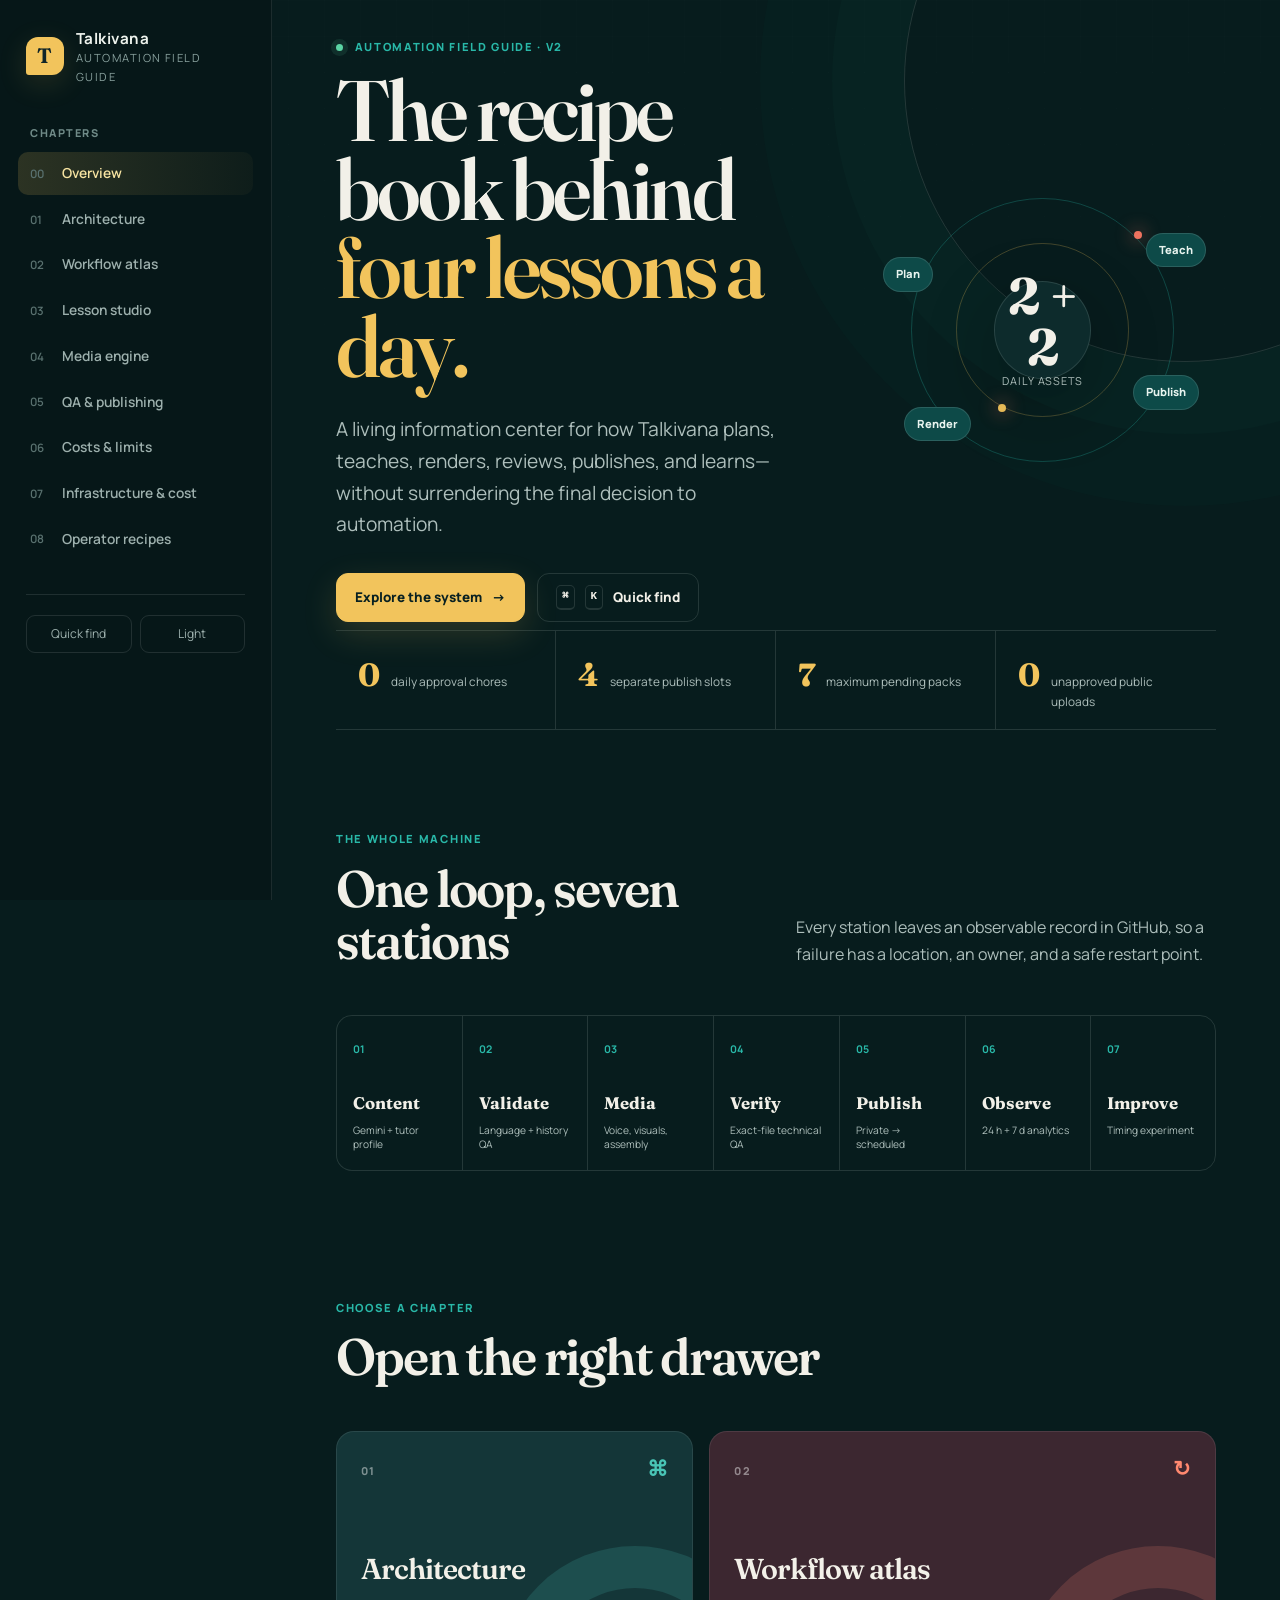
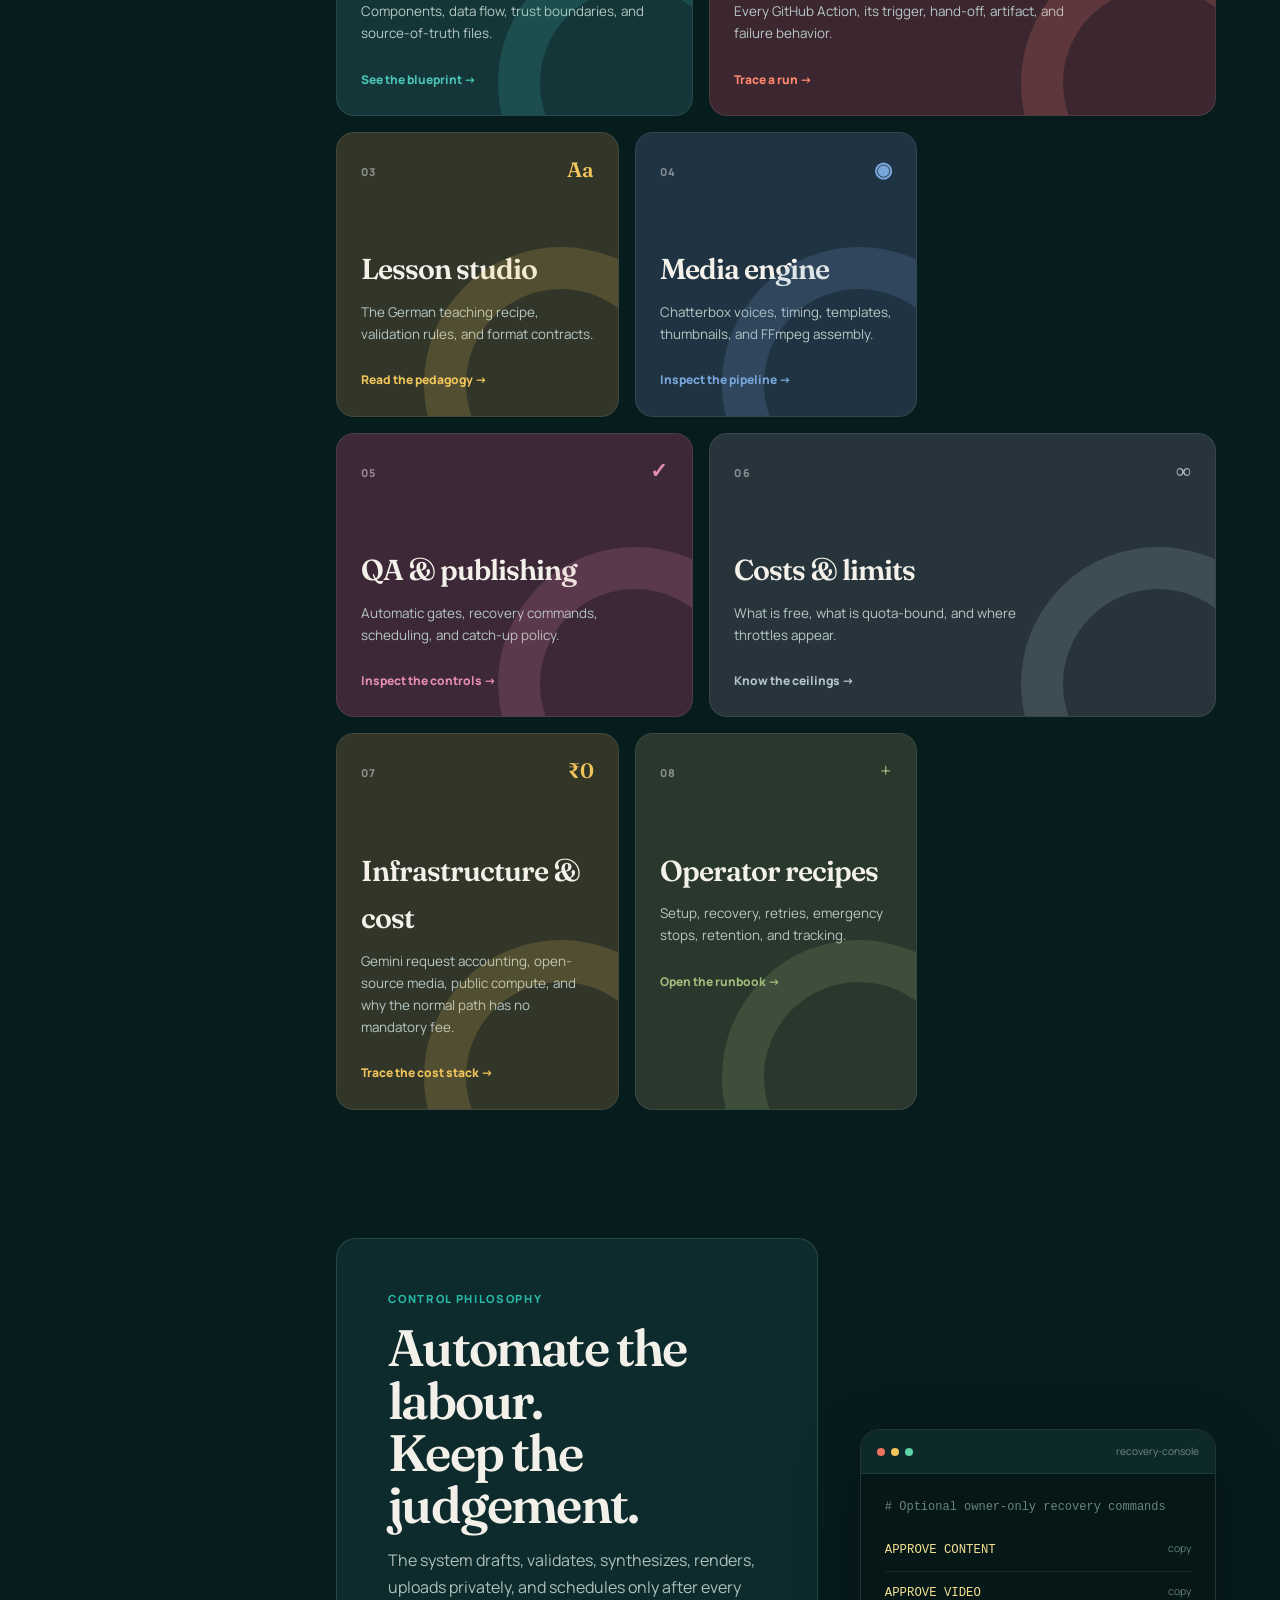
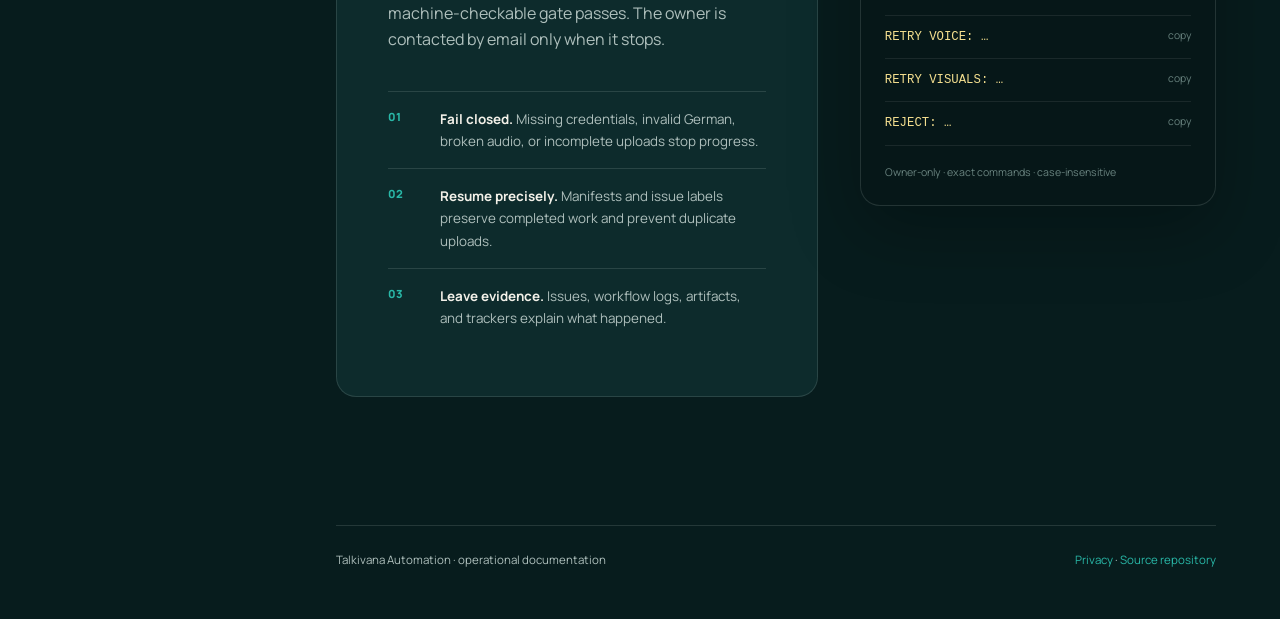
==== commit 87a8ecd3: "Automate validated publishing with failure-only email" ====
--- a/docs/index.html
+++ b/docs/index.html
@@ -47,7 +47,7 @@
       </section>
 
       <section class="metric-ribbon reveal" aria-label="System guarantees">
-        <article><strong>2</strong><span>human approval gates</span></article>
+        <article><strong>0</strong><span>daily approval chores</span></article>
         <article><strong>4</strong><span>separate publish slots</span></article>
         <article><strong>7</strong><span>maximum pending packs</span></article>
         <article><strong>0</strong><span>unapproved public uploads</span></article>
@@ -60,9 +60,9 @@
         </div>
         <div class="system-line" aria-label="Automation sequence">
           <a class="system-node" href="content-studio.html"><span>01</span><strong>Content</strong><small>Gemini + tutor profile</small></a>
-          <a class="system-node" href="approvals.html"><span>02</span><strong>Gate one</strong><small>Content approval</small></a>
+          <a class="system-node" href="approvals.html"><span>02</span><strong>Validate</strong><small>Language + history QA</small></a>
           <a class="system-node" href="media-engine.html"><span>03</span><strong>Media</strong><small>Voice, visuals, assembly</small></a>
-          <a class="system-node" href="approvals.html"><span>04</span><strong>Gate two</strong><small>Exact-video approval</small></a>
+          <a class="system-node" href="approvals.html"><span>04</span><strong>Verify</strong><small>Exact-file technical QA</small></a>
           <a class="system-node" href="workflows.html"><span>05</span><strong>Publish</strong><small>Private → scheduled</small></a>
           <a class="system-node" href="operations.html"><span>06</span><strong>Observe</strong><small>24 h + 7 d analytics</small></a>
           <a class="system-node" href="operations.html"><span>07</span><strong>Improve</strong><small>Timing experiment</small></a>
@@ -76,7 +76,7 @@
           <a class="chapter-card tone-coral" href="workflows.html"><span class="chapter-number">02</span><span class="chapter-icon">↻</span><h3>Workflow atlas</h3><p>Every GitHub Action, its trigger, hand-off, artifact, and failure behavior.</p><span class="card-link">Trace a run →</span></a>
           <a class="chapter-card tone-gold" href="content-studio.html"><span class="chapter-number">03</span><span class="chapter-icon">Aa</span><h3>Lesson studio</h3><p>The German teaching recipe, validation rules, and format contracts.</p><span class="card-link">Read the pedagogy →</span></a>
           <a class="chapter-card tone-blue" href="media-engine.html"><span class="chapter-number">04</span><span class="chapter-icon">◉</span><h3>Media engine</h3><p>Chatterbox voices, timing, templates, thumbnails, and FFmpeg assembly.</p><span class="card-link">Inspect the pipeline →</span></a>
-          <a class="chapter-card tone-berry" href="approvals.html"><span class="chapter-number">05</span><span class="chapter-icon">✓</span><h3>Approval & publishing</h3><p>Owner commands, state transitions, scheduling, and catch-up policy.</p><span class="card-link">Operate the gates →</span></a>
+          <a class="chapter-card tone-berry" href="approvals.html"><span class="chapter-number">05</span><span class="chapter-icon">✓</span><h3>QA & publishing</h3><p>Automatic gates, recovery commands, scheduling, and catch-up policy.</p><span class="card-link">Inspect the controls →</span></a>
           <a class="chapter-card tone-slate" href="limits.html"><span class="chapter-number">06</span><span class="chapter-icon">∞</span><h3>Costs & limits</h3><p>What is free, what is quota-bound, and where throttles appear.</p><span class="card-link">Know the ceilings →</span></a>
           <a class="chapter-card tone-gold" href="infrastructure.html"><span class="chapter-number">07</span><span class="chapter-icon">₹0</span><h3>Infrastructure & cost</h3><p>Gemini request accounting, open-source media, public compute, and why the normal path has no mandatory fee.</p><span class="card-link">Trace the cost stack →</span></a>
           <a class="chapter-card tone-moss" href="operations.html"><span class="chapter-number">08</span><span class="chapter-icon">+</span><h3>Operator recipes</h3><p>Setup, recovery, retries, emergency stops, retention, and tracking.</p><span class="card-link">Open the runbook →</span></a>
@@ -86,7 +86,7 @@
       <section class="section-block two-column reveal" data-search-section>
         <article class="feature-panel">
           <p class="eyebrow">Control philosophy</p><h2>Automate the labour.<br>Keep the judgement.</h2>
-          <p>The system may draft, validate, synthesize, render, upload privately, and recommend a time. Only the repository owner can approve the content and the exact finished video.</p>
+          <p>The system drafts, validates, synthesizes, renders, uploads privately, and schedules only after every machine-checkable gate passes. The owner is contacted by email only when it stops.</p>
           <div class="rule-stack">
             <div><span>01</span><p><strong>Fail closed.</strong> Missing credentials, invalid German, broken audio, or incomplete uploads stop progress.</p></div>
             <div><span>02</span><p><strong>Resume precisely.</strong> Manifests and issue labels preserve completed work and prevent duplicate uploads.</p></div>
@@ -94,9 +94,9 @@
           </div>
         </article>
         <aside class="command-card">
-          <div class="terminal-top"><span></span><span></span><span></span><small>approval-console</small></div>
+          <div class="terminal-top"><span></span><span></span><span></span><small>recovery-console</small></div>
           <div class="terminal-body">
-            <p class="comment"># First line controls the workflow</p>
+            <p class="comment"># Optional owner-only recovery commands</p>
             <button class="copy-line" data-copy="APPROVE CONTENT"><code>APPROVE CONTENT</code><span>copy</span></button>
             <button class="copy-line" data-copy="APPROVE VIDEO"><code>APPROVE VIDEO</code><span>copy</span></button>
             <button class="copy-line" data-copy="RETRY VOICE: describe the correction"><code>RETRY VOICE: …</code><span>copy</span></button>
